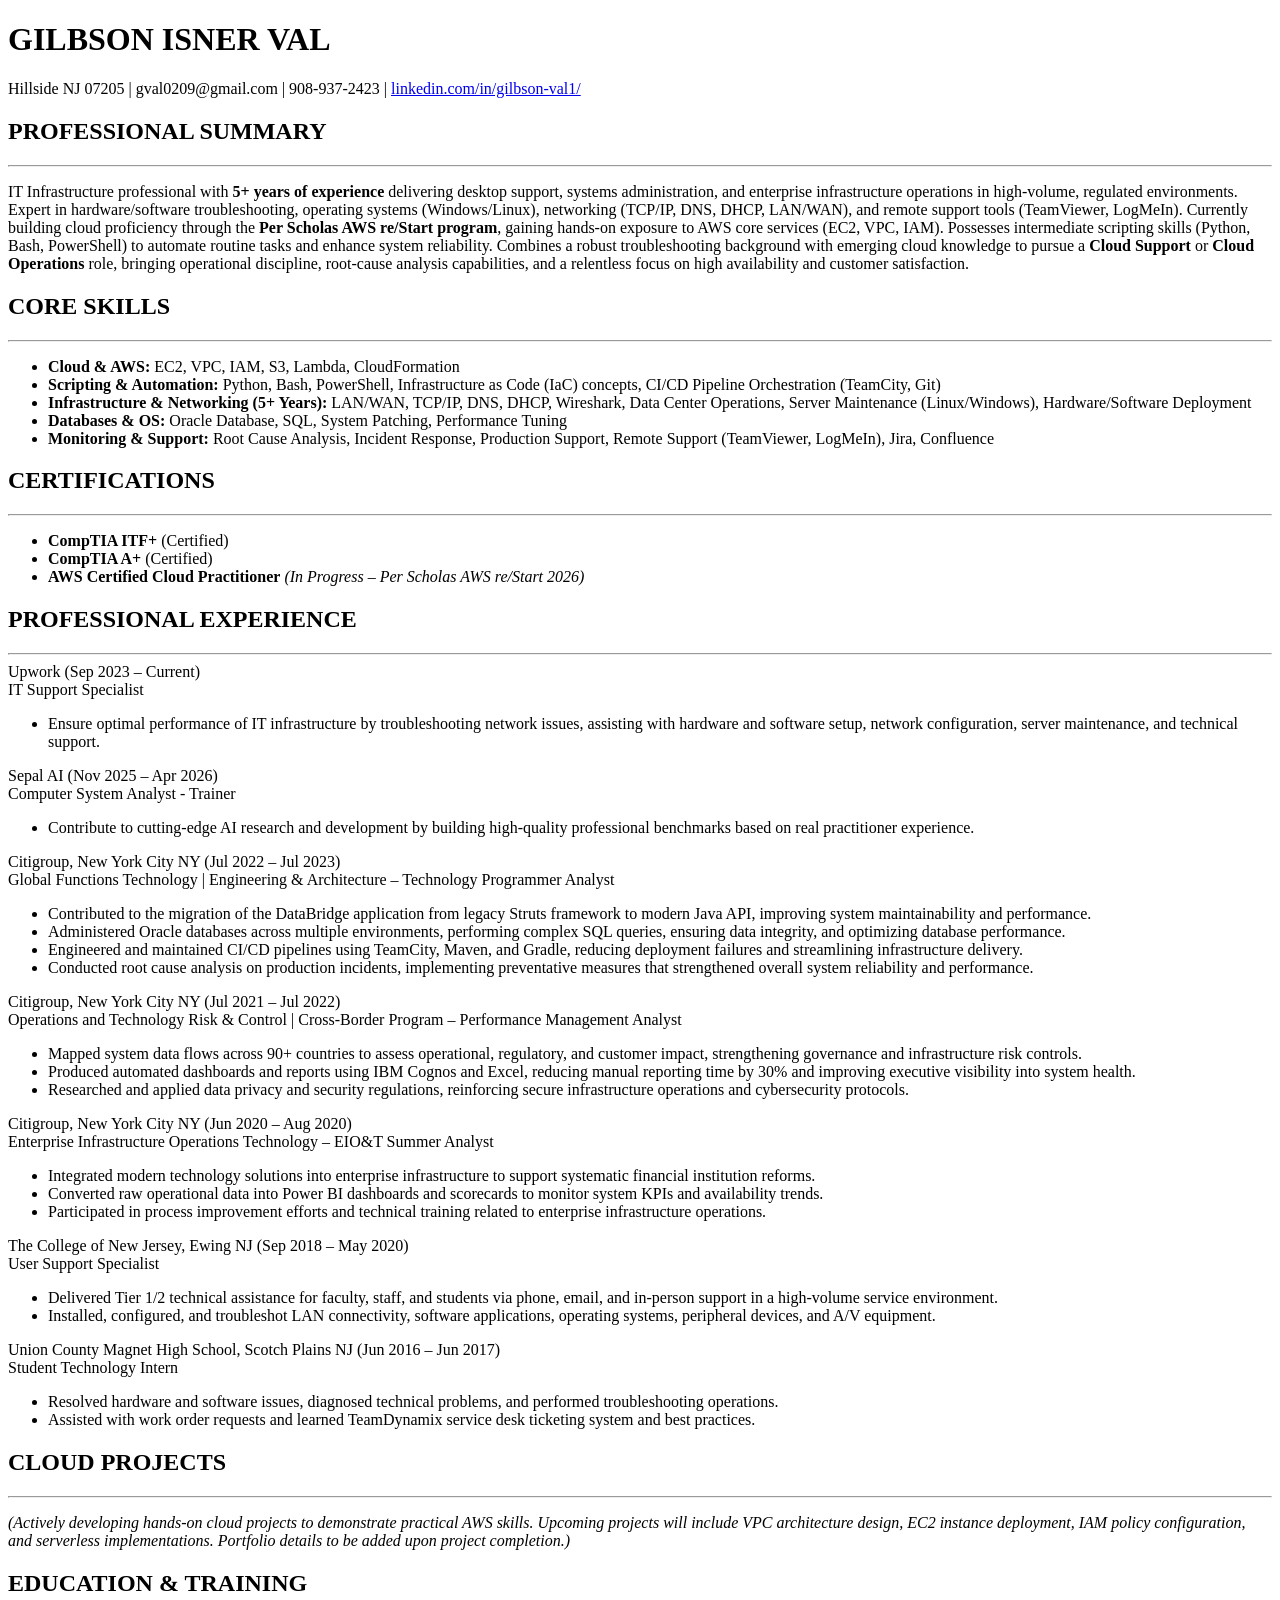
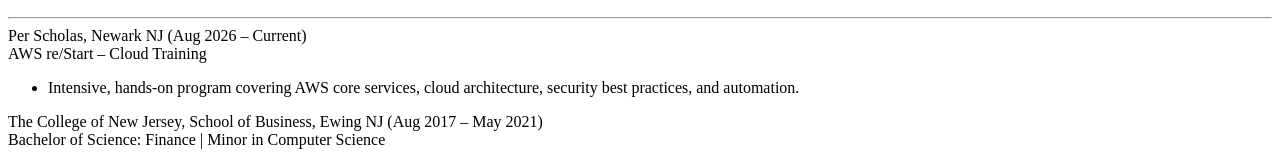
==== index.html @ d3dc0cd9 "Create index.html Adding draft files for resume" ====
<!DOCTYPE html>
<html lang="en">
<head>
    <meta charset="UTF-8" />
    <meta name="viewport" content="width=device-width, initial-scale=1.0" />
    <title>Gilbson Isner Val - Cloud Resume</title>
    <link rel="stylesheet" href="style.css" />
</head>
<body>
    <div class="resume-container">

        <!-- HEADER -->
        <header>
            <h1>GILBSON ISNER VAL</h1>
            <p class="contact">
                Hillside NJ 07205 | gval0209@gmail.com | 908-937-2423 |
                <a href="https://linkedin.com/in/gilbson-val1/" target="_blank">linkedin.com/in/gilbson-val1/</a>
            </p>
        </header>

        <!-- SUMMARY -->
        <section>
            <h2>PROFESSIONAL SUMMARY</h2>
            <hr />
            <p>
                IT Infrastructure professional with <strong>5+ years of experience</strong> delivering desktop support, 
                systems administration, and enterprise infrastructure operations in high-volume, regulated environments. 
                Expert in hardware/software troubleshooting, operating systems (Windows/Linux), networking 
                (TCP/IP, DNS, DHCP, LAN/WAN), and remote support tools (TeamViewer, LogMeIn). Currently building 
                cloud proficiency through the <strong>Per Scholas AWS re/Start program</strong>, gaining hands-on 
                exposure to AWS core services (EC2, VPC, IAM). Possesses intermediate scripting skills 
                (Python, Bash, PowerShell) to automate routine tasks and enhance system reliability. Combines a 
                robust troubleshooting background with emerging cloud knowledge to pursue a <strong>Cloud Support</strong> 
                or <strong>Cloud Operations</strong> role, bringing operational discipline, root-cause analysis 
                capabilities, and a relentless focus on high availability and customer satisfaction.
            </p>
        </section>

        <!-- SKILLS -->
        <section>
            <h2>CORE SKILLS</h2>
            <hr />
            <ul class="skills-list">
                <li><strong>Cloud & AWS:</strong> EC2, VPC, IAM, S3, Lambda, CloudFormation</li>
                <li><strong>Scripting & Automation:</strong> Python, Bash, PowerShell, Infrastructure as Code (IaC) concepts, CI/CD Pipeline Orchestration (TeamCity, Git)</li>
                <li><strong>Infrastructure & Networking (5+ Years):</strong> LAN/WAN, TCP/IP, DNS, DHCP, Wireshark, Data Center Operations, Server Maintenance (Linux/Windows), Hardware/Software Deployment</li>
                <li><strong>Databases & OS:</strong> Oracle Database, SQL, System Patching, Performance Tuning</li>
                <li><strong>Monitoring & Support:</strong> Root Cause Analysis, Incident Response, Production Support, Remote Support (TeamViewer, LogMeIn), Jira, Confluence</li>
            </ul>
        </section>

        <!-- CERTIFICATIONS -->
        <section>
            <h2>CERTIFICATIONS</h2>
            <hr />
            <ul>
                <li><strong>CompTIA ITF+</strong> (Certified)</li>
                <li><strong>CompTIA A+</strong> (Certified)</li>
                <li><strong>AWS Certified Cloud Practitioner</strong> <em>(In Progress – Per Scholas AWS re/Start 2026)</em></li>
            </ul>
        </section>

        <!-- EXPERIENCE -->
        <section>
            <h2>PROFESSIONAL EXPERIENCE</h2>
            <hr />

            <!-- Upwork -->
            <div class="job">
                <div class="job-header">
                    <span class="company">Upwork</span>
                    <span class="date">(Sep 2023 – Current)</span>
                </div>
                <div class="title">IT Support Specialist</div>
                <ul>
                    <li>Ensure optimal performance of IT infrastructure by troubleshooting network issues, assisting with hardware and software setup, network configuration, server maintenance, and technical support.</li>
                </ul>
            </div>

            <!-- Sepal AI -->
            <div class="job">
                <div class="job-header">
                    <span class="company">Sepal AI</span>
                    <span class="date">(Nov 2025 – Apr 2026)</span>
                </div>
                <div class="title">Computer System Analyst - Trainer</div>
                <ul>
                    <li>Contribute to cutting-edge AI research and development by building high-quality professional benchmarks based on real practitioner experience.</li>
                </ul>
            </div>

            <!-- Citigroup - Programmer Analyst -->
            <div class="job">
                <div class="job-header">
                    <span class="company">Citigroup, New York City NY</span>
                    <span class="date">(Jul 2022 – Jul 2023)</span>
                </div>
                <div class="title">Global Functions Technology | Engineering & Architecture – Technology Programmer Analyst</div>
                <ul>
                    <li>Contributed to the migration of the DataBridge application from legacy Struts framework to modern Java API, improving system maintainability and performance.</li>
                    <li>Administered Oracle databases across multiple environments, performing complex SQL queries, ensuring data integrity, and optimizing database performance.</li>
                    <li>Engineered and maintained CI/CD pipelines using TeamCity, Maven, and Gradle, reducing deployment failures and streamlining infrastructure delivery.</li>
                    <li>Conducted root cause analysis on production incidents, implementing preventative measures that strengthened overall system reliability and performance.</li>
                </ul>
            </div>

            <!-- Citigroup - Risk & Control -->
            <div class="job">
                <div class="job-header">
                    <span class="company">Citigroup, New York City NY</span>
                    <span class="date">(Jul 2021 – Jul 2022)</span>
                </div>
                <div class="title">Operations and Technology Risk & Control | Cross-Border Program – Performance Management Analyst</div>
                <ul>
                    <li>Mapped system data flows across 90+ countries to assess operational, regulatory, and customer impact, strengthening governance and infrastructure risk controls.</li>
                    <li>Produced automated dashboards and reports using IBM Cognos and Excel, reducing manual reporting time by 30% and improving executive visibility into system health.</li>
                    <li>Researched and applied data privacy and security regulations, reinforcing secure infrastructure operations and cybersecurity protocols.</li>
                </ul>
            </div>

            <!-- Citigroup - Summer Analyst -->
            <div class="job">
                <div class="job-header">
                    <span class="company">Citigroup, New York City NY</span>
                    <span class="date">(Jun 2020 – Aug 2020)</span>
                </div>
                <div class="title">Enterprise Infrastructure Operations Technology – EIO&T Summer Analyst</div>
                <ul>
                    <li>Integrated modern technology solutions into enterprise infrastructure to support systematic financial institution reforms.</li>
                    <li>Converted raw operational data into Power BI dashboards and scorecards to monitor system KPIs and availability trends.</li>
                    <li>Participated in process improvement efforts and technical training related to enterprise infrastructure operations.</li>
                </ul>
            </div>

            <!-- TCNJ -->
            <div class="job">
                <div class="job-header">
                    <span class="company">The College of New Jersey, Ewing NJ</span>
                    <span class="date">(Sep 2018 – May 2020)</span>
                </div>
                <div class="title">User Support Specialist</div>
                <ul>
                    <li>Delivered Tier 1/2 technical assistance for faculty, staff, and students via phone, email, and in-person support in a high-volume service environment.</li>
                    <li>Installed, configured, and troubleshot LAN connectivity, software applications, operating systems, peripheral devices, and A/V equipment.</li>
                </ul>
            </div>

            <!-- Union County -->
            <div class="job">
                <div class="job-header">
                    <span class="company">Union County Magnet High School, Scotch Plains NJ</span>
                    <span class="date">(Jun 2016 – Jun 2017)</span>
                </div>
                <div class="title">Student Technology Intern</div>
                <ul>
                    <li>Resolved hardware and software issues, diagnosed technical problems, and performed troubleshooting operations.</li>
                    <li>Assisted with work order requests and learned TeamDynamix service desk ticketing system and best practices.</li>
                </ul>
            </div>
        </section>

        <!-- PROJECTS PLACEHOLDER -->
        <section>
            <h2>CLOUD PROJECTS</h2>
            <hr />
            <p><em>(Actively developing hands-on cloud projects to demonstrate practical AWS skills. Upcoming projects will include VPC architecture design, EC2 instance deployment, IAM policy configuration, and serverless implementations. Portfolio details to be added upon project completion.)</em></p>
        </section>

        <!-- EDUCATION -->
        <section>
            <h2>EDUCATION & TRAINING</h2>
            <hr />
            <div class="edu-item">
                <span class="school">Per Scholas, Newark NJ</span>
                <span class="edu-date">(Aug 2026 – Current)</span>
                <div class="degree">AWS re/Start – Cloud Training</div>
                <ul>
                    <li>Intensive, hands-on program covering AWS core services, cloud architecture, security best practices, and automation.</li>
                </ul>
            </div>
            <div class="edu-item">
                <span class="school">The College of New Jersey, School of Business, Ewing NJ</span>
                <span class="edu-date">(Aug 2017 – May 2021)</span>
                <div class="degree">Bachelor of Science: Finance | Minor in Computer Science</div>
            </div>
        </section>

    </div>
</body>
</html>
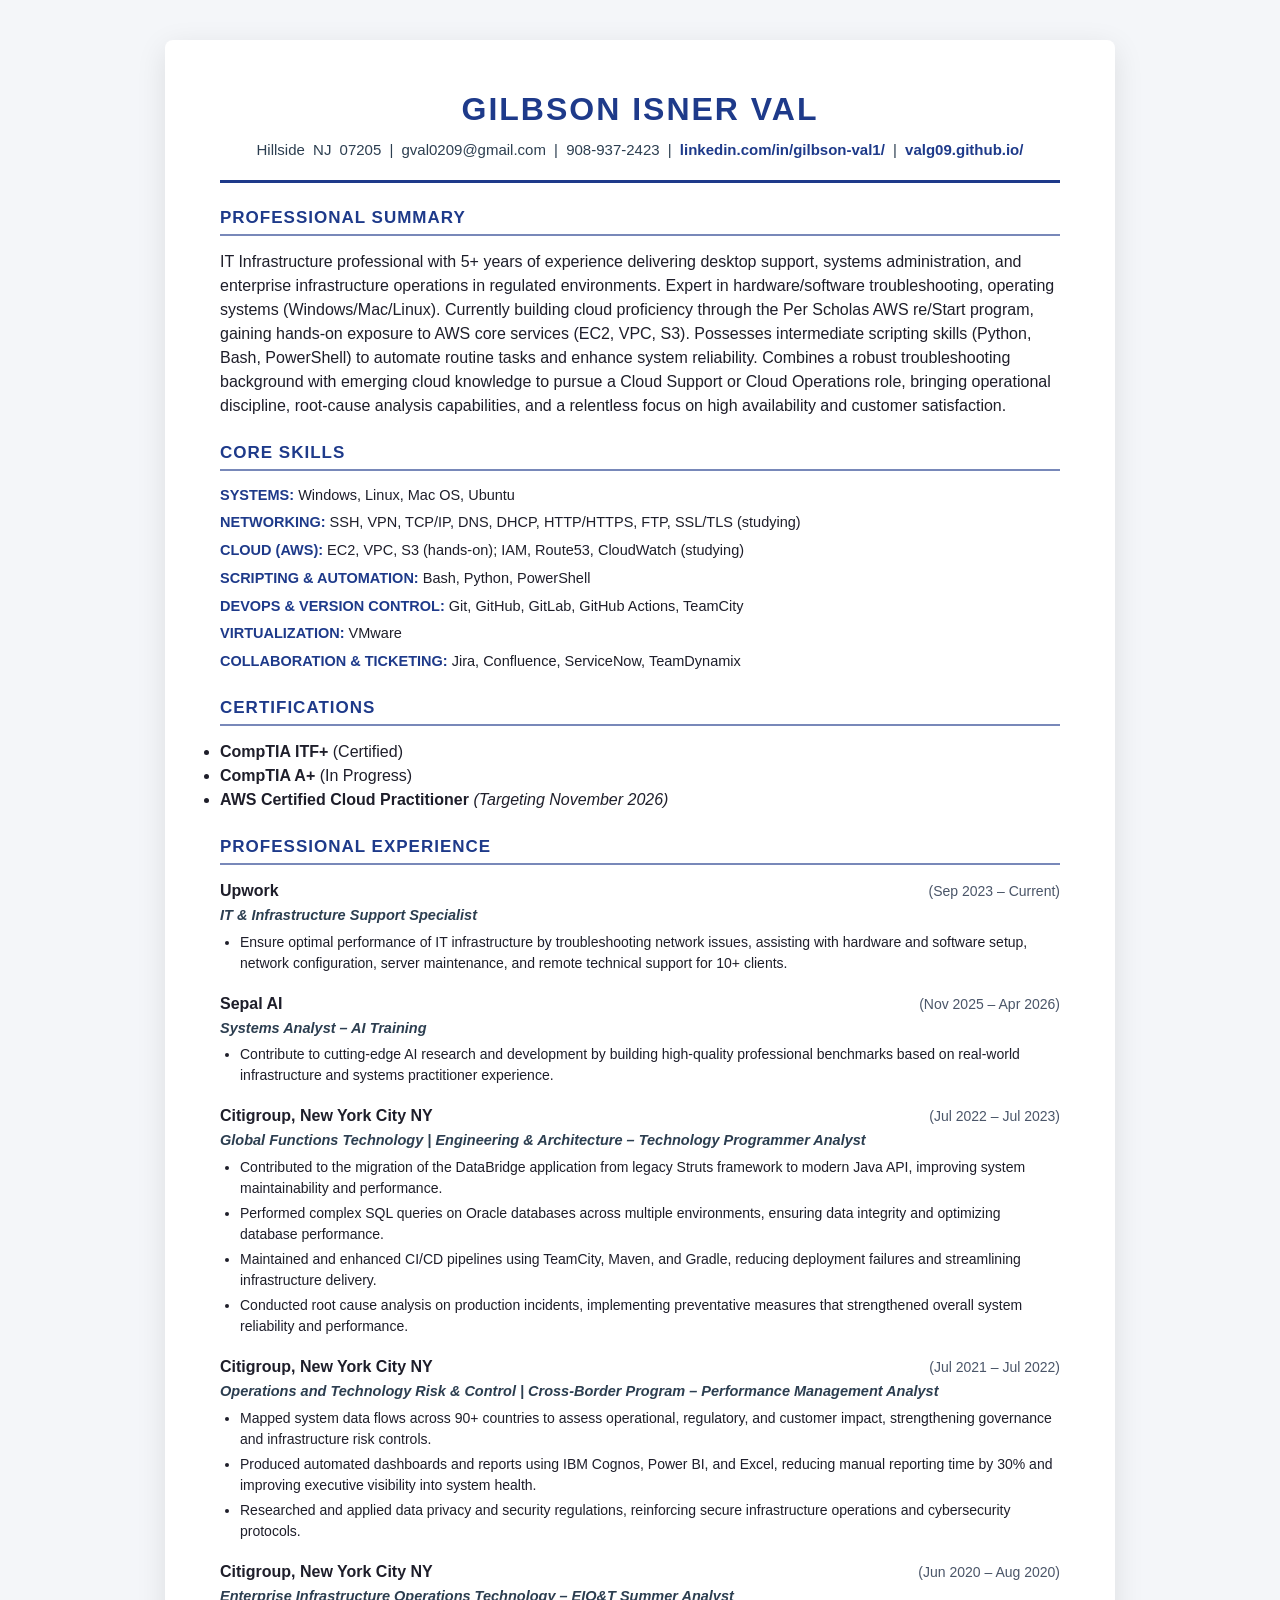
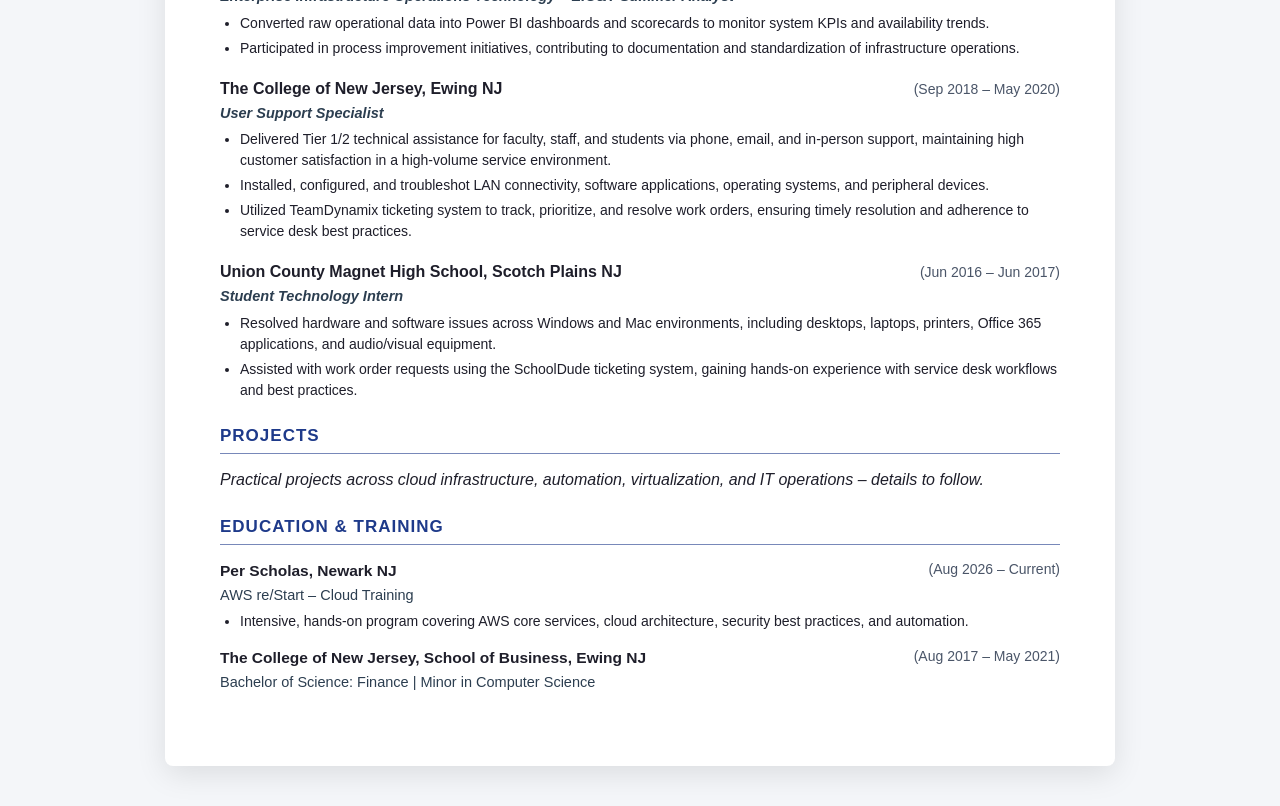
==== commit 69e5b531: "Update index.html Updated resume." ====
--- a/index.html
+++ b/index.html
@@ -14,7 +14,8 @@
             <h1>GILBSON ISNER VAL</h1>
             <p class="contact">
                 Hillside NJ 07205 | gval0209@gmail.com | 908-937-2423 |
-                <a href="https://linkedin.com/in/gilbson-val1/" target="_blank">linkedin.com/in/gilbson-val1/</a>
+                <a href="https://linkedin.com/in/gilbson-val1/" target="_blank">linkedin.com/in/gilbson-val1/</a> |
+                <a href="https://valg09.github.io/" target="_blank">valg09.github.io/</a>
             </p>
         </header>
 
@@ -23,16 +24,7 @@
             <h2>PROFESSIONAL SUMMARY</h2>
             <hr />
             <p>
-                IT Infrastructure professional with <strong>5+ years of experience</strong> delivering desktop support, 
-                systems administration, and enterprise infrastructure operations in high-volume, regulated environments. 
-                Expert in hardware/software troubleshooting, operating systems (Windows/Linux), networking 
-                (TCP/IP, DNS, DHCP, LAN/WAN), and remote support tools (TeamViewer, LogMeIn). Currently building 
-                cloud proficiency through the <strong>Per Scholas AWS re/Start program</strong>, gaining hands-on 
-                exposure to AWS core services (EC2, VPC, IAM). Possesses intermediate scripting skills 
-                (Python, Bash, PowerShell) to automate routine tasks and enhance system reliability. Combines a 
-                robust troubleshooting background with emerging cloud knowledge to pursue a <strong>Cloud Support</strong> 
-                or <strong>Cloud Operations</strong> role, bringing operational discipline, root-cause analysis 
-                capabilities, and a relentless focus on high availability and customer satisfaction.
+                IT Infrastructure professional with 5+ years of experience delivering desktop support, systems administration, and enterprise infrastructure operations in regulated environments. Expert in hardware/software troubleshooting, operating systems (Windows/Mac/Linux). Currently building cloud proficiency through the Per Scholas AWS re/Start program, gaining hands-on exposure to AWS core services (EC2, VPC, S3). Possesses intermediate scripting skills (Python, Bash, PowerShell) to automate routine tasks and enhance system reliability. Combines a robust troubleshooting background with emerging cloud knowledge to pursue a Cloud Support or Cloud Operations role, bringing operational discipline, root-cause analysis capabilities, and a relentless focus on high availability and customer satisfaction.
             </p>
         </section>
 
@@ -41,11 +33,13 @@
             <h2>CORE SKILLS</h2>
             <hr />
             <ul class="skills-list">
-                <li><strong>Cloud & AWS:</strong> EC2, VPC, IAM, S3, Lambda, CloudFormation</li>
-                <li><strong>Scripting & Automation:</strong> Python, Bash, PowerShell, Infrastructure as Code (IaC) concepts, CI/CD Pipeline Orchestration (TeamCity, Git)</li>
-                <li><strong>Infrastructure & Networking (5+ Years):</strong> LAN/WAN, TCP/IP, DNS, DHCP, Wireshark, Data Center Operations, Server Maintenance (Linux/Windows), Hardware/Software Deployment</li>
-                <li><strong>Databases & OS:</strong> Oracle Database, SQL, System Patching, Performance Tuning</li>
-                <li><strong>Monitoring & Support:</strong> Root Cause Analysis, Incident Response, Production Support, Remote Support (TeamViewer, LogMeIn), Jira, Confluence</li>
+                <li><strong>SYSTEMS:</strong> Windows, Linux, Mac OS, Ubuntu</li>
+                <li><strong>NETWORKING:</strong> SSH, VPN, TCP/IP, DNS, DHCP, HTTP/HTTPS, FTP, SSL/TLS (studying)</li>
+                <li><strong>CLOUD (AWS):</strong> EC2, VPC, S3 (hands-on); IAM, Route53, CloudWatch (studying)</li>
+                <li><strong>SCRIPTING &amp; AUTOMATION:</strong> Bash, Python, PowerShell</li>
+                <li><strong>DEVOPS &amp; VERSION CONTROL:</strong> Git, GitHub, GitLab, GitHub Actions, TeamCity</li>
+                <li><strong>VIRTUALIZATION:</strong> VMware</li>
+                <li><strong>COLLABORATION &amp; TICKETING:</strong> Jira, Confluence, ServiceNow, TeamDynamix</li>
             </ul>
         </section>
 
@@ -55,8 +49,8 @@
             <hr />
             <ul>
                 <li><strong>CompTIA ITF+</strong> (Certified)</li>
-                <li><strong>CompTIA A+</strong> (Certified)</li>
-                <li><strong>AWS Certified Cloud Practitioner</strong> <em>(In Progress – Per Scholas AWS re/Start 2026)</em></li>
+                <li><strong>CompTIA A+</strong> (In Progress)</li>
+                <li><strong>AWS Certified Cloud Practitioner</strong> <em>(Targeting November 2026)</em></li>
             </ul>
         </section>
 
@@ -71,9 +65,9 @@
                     <span class="company">Upwork</span>
                     <span class="date">(Sep 2023 – Current)</span>
                 </div>
-                <div class="title">IT Support Specialist</div>
+                <div class="title">IT &amp; Infrastructure Support Specialist</div>
                 <ul>
-                    <li>Ensure optimal performance of IT infrastructure by troubleshooting network issues, assisting with hardware and software setup, network configuration, server maintenance, and technical support.</li>
+                    <li>Ensure optimal performance of IT infrastructure by troubleshooting network issues, assisting with hardware and software setup, network configuration, server maintenance, and remote technical support for 10+ clients.</li>
                 </ul>
             </div>
 
@@ -83,9 +77,9 @@
                     <span class="company">Sepal AI</span>
                     <span class="date">(Nov 2025 – Apr 2026)</span>
                 </div>
-                <div class="title">Computer System Analyst - Trainer</div>
+                <div class="title">Systems Analyst – AI Training</div>
                 <ul>
-                    <li>Contribute to cutting-edge AI research and development by building high-quality professional benchmarks based on real practitioner experience.</li>
+                    <li>Contribute to cutting-edge AI research and development by building high-quality professional benchmarks based on real-world infrastructure and systems practitioner experience.</li>
                 </ul>
             </div>
 
@@ -95,11 +89,11 @@
                     <span class="company">Citigroup, New York City NY</span>
                     <span class="date">(Jul 2022 – Jul 2023)</span>
                 </div>
-                <div class="title">Global Functions Technology | Engineering & Architecture – Technology Programmer Analyst</div>
+                <div class="title">Global Functions Technology | Engineering &amp; Architecture – Technology Programmer Analyst</div>
                 <ul>
                     <li>Contributed to the migration of the DataBridge application from legacy Struts framework to modern Java API, improving system maintainability and performance.</li>
-                    <li>Administered Oracle databases across multiple environments, performing complex SQL queries, ensuring data integrity, and optimizing database performance.</li>
-                    <li>Engineered and maintained CI/CD pipelines using TeamCity, Maven, and Gradle, reducing deployment failures and streamlining infrastructure delivery.</li>
+                    <li>Performed complex SQL queries on Oracle databases across multiple environments, ensuring data integrity and optimizing database performance.</li>
+                    <li>Maintained and enhanced CI/CD pipelines using TeamCity, Maven, and Gradle, reducing deployment failures and streamlining infrastructure delivery.</li>
                     <li>Conducted root cause analysis on production incidents, implementing preventative measures that strengthened overall system reliability and performance.</li>
                 </ul>
             </div>
@@ -110,10 +104,10 @@
                     <span class="company">Citigroup, New York City NY</span>
                     <span class="date">(Jul 2021 – Jul 2022)</span>
                 </div>
-                <div class="title">Operations and Technology Risk & Control | Cross-Border Program – Performance Management Analyst</div>
+                <div class="title">Operations and Technology Risk &amp; Control | Cross-Border Program – Performance Management Analyst</div>
                 <ul>
                     <li>Mapped system data flows across 90+ countries to assess operational, regulatory, and customer impact, strengthening governance and infrastructure risk controls.</li>
-                    <li>Produced automated dashboards and reports using IBM Cognos and Excel, reducing manual reporting time by 30% and improving executive visibility into system health.</li>
+                    <li>Produced automated dashboards and reports using IBM Cognos, Power BI, and Excel, reducing manual reporting time by 30% and improving executive visibility into system health.</li>
                     <li>Researched and applied data privacy and security regulations, reinforcing secure infrastructure operations and cybersecurity protocols.</li>
                 </ul>
             </div>
@@ -124,11 +118,10 @@
                     <span class="company">Citigroup, New York City NY</span>
                     <span class="date">(Jun 2020 – Aug 2020)</span>
                 </div>
-                <div class="title">Enterprise Infrastructure Operations Technology – EIO&T Summer Analyst</div>
+                <div class="title">Enterprise Infrastructure Operations Technology – EIO&amp;T Summer Analyst</div>
                 <ul>
-                    <li>Integrated modern technology solutions into enterprise infrastructure to support systematic financial institution reforms.</li>
                     <li>Converted raw operational data into Power BI dashboards and scorecards to monitor system KPIs and availability trends.</li>
-                    <li>Participated in process improvement efforts and technical training related to enterprise infrastructure operations.</li>
+                    <li>Participated in process improvement initiatives, contributing to documentation and standardization of infrastructure operations.</li>
                 </ul>
             </div>
 
@@ -140,8 +133,9 @@
                 </div>
                 <div class="title">User Support Specialist</div>
                 <ul>
-                    <li>Delivered Tier 1/2 technical assistance for faculty, staff, and students via phone, email, and in-person support in a high-volume service environment.</li>
-                    <li>Installed, configured, and troubleshot LAN connectivity, software applications, operating systems, peripheral devices, and A/V equipment.</li>
+                    <li>Delivered Tier 1/2 technical assistance for faculty, staff, and students via phone, email, and in-person support, maintaining high customer satisfaction in a high-volume service environment.</li>
+                    <li>Installed, configured, and troubleshot LAN connectivity, software applications, operating systems, and peripheral devices.</li>
+                    <li>Utilized TeamDynamix ticketing system to track, prioritize, and resolve work orders, ensuring timely resolution and adherence to service desk best practices.</li>
                 </ul>
             </div>
 
@@ -153,22 +147,22 @@
                 </div>
                 <div class="title">Student Technology Intern</div>
                 <ul>
-                    <li>Resolved hardware and software issues, diagnosed technical problems, and performed troubleshooting operations.</li>
-                    <li>Assisted with work order requests and learned TeamDynamix service desk ticketing system and best practices.</li>
+                    <li>Resolved hardware and software issues across Windows and Mac environments, including desktops, laptops, printers, Office 365 applications, and audio/visual equipment.</li>
+                    <li>Assisted with work order requests using the SchoolDude ticketing system, gaining hands-on experience with service desk workflows and best practices.</li>
                 </ul>
             </div>
         </section>
 
-        <!-- PROJECTS PLACEHOLDER -->
+        <!-- PROJECTS -->
         <section>
-            <h2>CLOUD PROJECTS</h2>
+            <h2>PROJECTS</h2>
             <hr />
-            <p><em>(Actively developing hands-on cloud projects to demonstrate practical AWS skills. Upcoming projects will include VPC architecture design, EC2 instance deployment, IAM policy configuration, and serverless implementations. Portfolio details to be added upon project completion.)</em></p>
+            <p><em>Practical projects across cloud infrastructure, automation, virtualization, and IT operations – details to follow.</em></p>
         </section>
 
         <!-- EDUCATION -->
         <section>
-            <h2>EDUCATION & TRAINING</h2>
+            <h2>EDUCATION &amp; TRAINING</h2>
             <hr />
             <div class="edu-item">
                 <span class="school">Per Scholas, Newark NJ</span>
--- a/style.css
+++ b/style.css
@@ -0,0 +1,215 @@
+/* style.css - Navy Blue Professional Theme */
+
+* {
+    margin: 0;
+    padding: 0;
+    box-sizing: border-box;
+}
+
+body {
+    font-family: 'Segoe UI', 'Arial', sans-serif;
+    background-color: #f4f6f9;
+    display: flex;
+    justify-content: center;
+    padding: 40px 20px;
+    color: #1e1e2a;
+    line-height: 1.5;
+}
+
+.resume-container {
+    max-width: 950px;
+    width: 100%;
+    background: #ffffff;
+    padding: 45px 55px 50px 55px;
+    box-shadow: 0 8px 30px rgba(0, 0, 0, 0.10);
+    border-radius: 8px;
+}
+
+/* ----- HEADER / NAME ----- */
+header {
+    text-align: center;
+    border-bottom: 3px solid #1E3A8A;
+    padding-bottom: 18px;
+    margin-bottom: 22px;
+}
+
+header h1 {
+    font-size: 32px;
+    font-weight: 700;
+    letter-spacing: 2px;
+    color: #1E3A8A;
+    margin-bottom: 6px;
+}
+
+.contact {
+    font-size: 15px;
+    color: #2c3e50;
+    word-spacing: 4px;
+}
+
+.contact a {
+    color: #1E3A8A;
+    text-decoration: none;
+    font-weight: 600;
+}
+
+.contact a:hover {
+    text-decoration: underline;
+}
+
+/* ----- SECTIONS ----- */
+section {
+    margin-bottom: 22px;
+}
+
+h2 {
+    font-size: 17px;
+    font-weight: 700;
+    color: #1E3A8A;
+    letter-spacing: 1px;
+    margin-bottom: 4px;
+    text-transform: uppercase;
+}
+
+hr {
+    border: none;
+    height: 1.5px;
+    background-color: #1E3A8A;
+    margin-bottom: 14px;
+    opacity: 0.6;
+}
+
+/* ----- SKILLS LIST (clean columns) ----- */
+.skills-list {
+    list-style: none;
+    padding: 0;
+}
+
+.skills-list li {
+    margin-bottom: 6px;
+    font-size: 14.5px;
+}
+
+.skills-list strong {
+    color: #1E3A8A;
+    font-weight: 700;
+}
+
+/* ----- JOB ENTRIES ----- */
+.job {
+    margin-bottom: 18px;
+}
+
+.job-header {
+    display: flex;
+    justify-content: space-between;
+    align-items: baseline;
+    flex-wrap: wrap;
+    margin-bottom: 2px;
+}
+
+.company {
+    font-size: 16px;
+    font-weight: 700;
+    color: #1e1e2a;
+}
+
+.date {
+    font-size: 14px;
+    color: #4a5568;
+    font-weight: 500;
+}
+
+.title {
+    font-size: 14.5px;
+    font-weight: 600;
+    color: #2c3e50;
+    font-style: italic;
+    margin-bottom: 5px;
+}
+
+.job ul {
+    padding-left: 20px;
+    list-style: disc;
+    margin-top: 4px;
+}
+
+.job ul li {
+    font-size: 14px;
+    margin-bottom: 4px;
+    color: #1e1e2a;
+}
+
+/* ----- EDUCATION ----- */
+.edu-item {
+    margin-bottom: 14px;
+}
+
+.edu-item .school {
+    font-size: 15.5px;
+    font-weight: 700;
+    color: #1e1e2a;
+}
+
+.edu-item .edu-date {
+    font-size: 14px;
+    color: #4a5568;
+    font-weight: 500;
+    float: right;
+}
+
+.degree {
+    font-size: 14.5px;
+    font-weight: 500;
+    color: #2c3e50;
+    margin-top: 2px;
+}
+
+.edu-item ul {
+    padding-left: 20px;
+    list-style: disc;
+    margin-top: 4px;
+}
+
+.edu-item ul li {
+    font-size: 14px;
+    margin-bottom: 3px;
+}
+
+/* ----- RESPONSIVE TWEAKS ----- */
+@media (max-width: 700px) {
+    .resume-container {
+        padding: 25px 20px;
+    }
+
+    header h1 {
+        font-size: 26px;
+    }
+
+    .job-header {
+        flex-direction: column;
+        align-items: flex-start;
+    }
+
+    .edu-item .edu-date {
+        float: none;
+        display: inline-block;
+        margin-left: 8px;
+    }
+}
+
+/* Print optimization */
+@media print {
+    body {
+        background: white;
+        padding: 0.2in;
+    }
+    .resume-container {
+        box-shadow: none;
+        padding: 0;
+        border-radius: 0;
+    }
+    .job-header {
+        break-inside: avoid;
+    }
+}
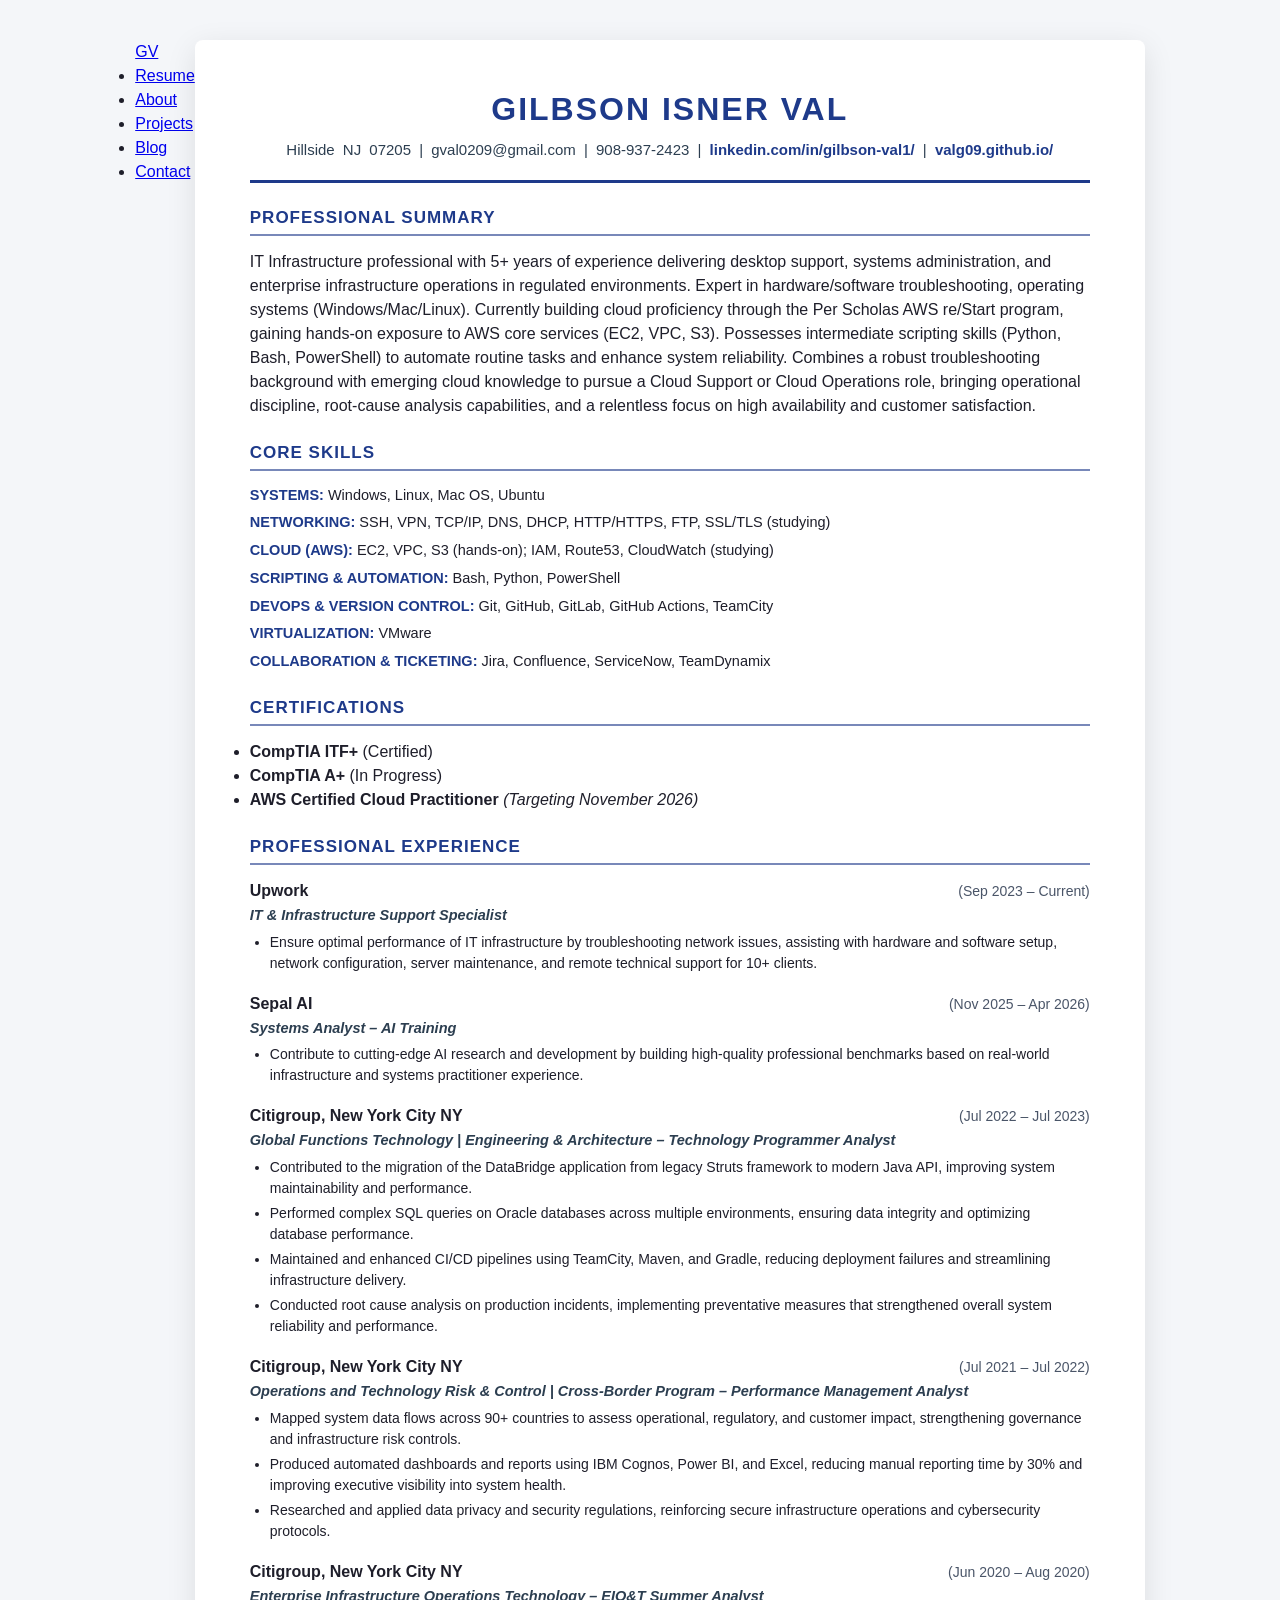
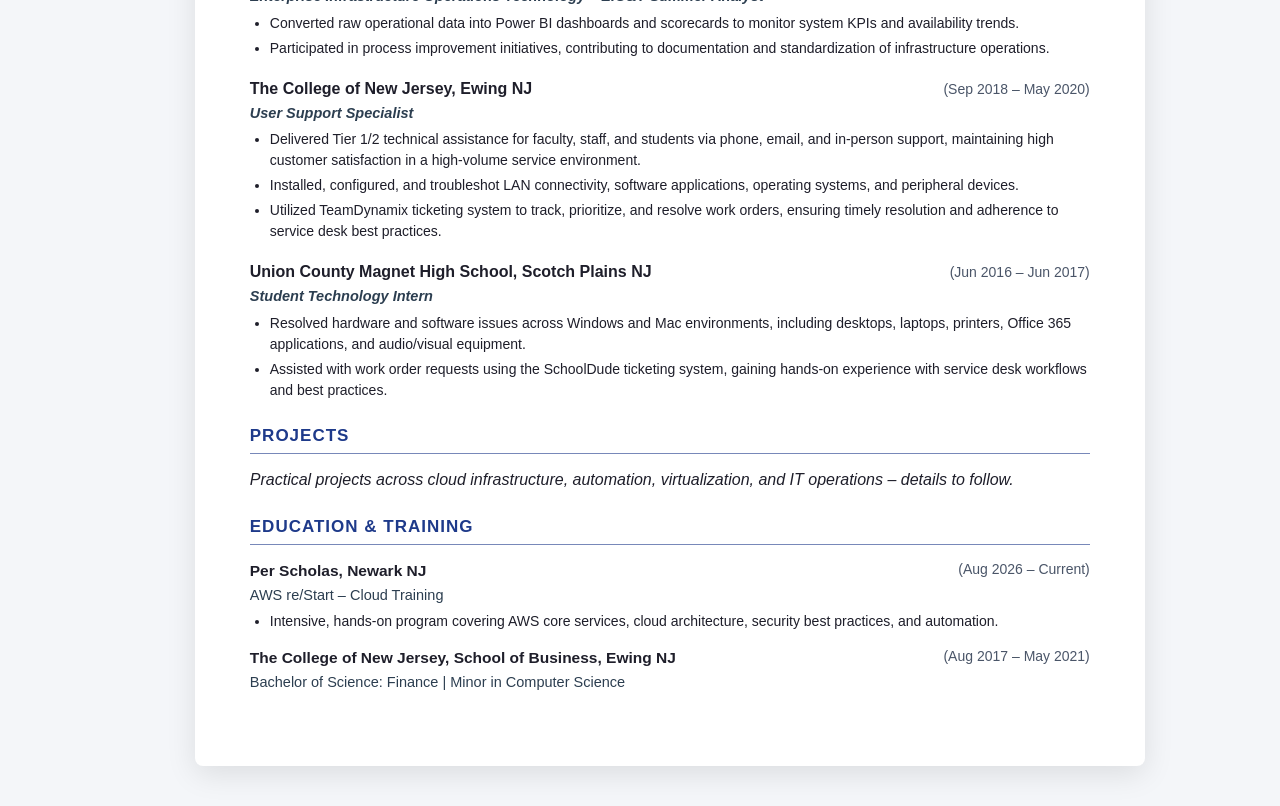
==== commit 0a179edb: "Update index.html to relect UI changes Updated to include website template." ====
--- a/index.html
+++ b/index.html
@@ -3,10 +3,26 @@
 <head>
     <meta charset="UTF-8" />
     <meta name="viewport" content="width=device-width, initial-scale=1.0" />
-    <title>Gilbson Isner Val - Cloud Resume</title>
+    <title>Gilbson Val - Resume</title>
     <link rel="stylesheet" href="style.css" />
 </head>
 <body>
+
+    <!-- ===== NAVIGATION ===== -->
+    <nav>
+        <div class="nav-container">
+            <a href="index.html" class="nav-logo">GV</a>
+            <ul class="nav-links">
+                <li><a href="index.html" class="active">Resume</a></li>
+                <li><a href="about.html">About</a></li>
+                <li><a href="projects.html">Projects</a></li>
+                <li><a href="blog.html">Blog</a></li>
+                <li><a href="contact.html">Contact</a></li>
+            </ul>
+        </div>
+    </nav>
+
+    <!-- ===== RESUME CONTENT ===== -->
     <div class="resume-container">
 
         <!-- HEADER -->
@@ -59,7 +75,6 @@
             <h2>PROFESSIONAL EXPERIENCE</h2>
             <hr />
 
-            <!-- Upwork -->
             <div class="job">
                 <div class="job-header">
                     <span class="company">Upwork</span>
@@ -71,7 +86,6 @@
                 </ul>
             </div>
 
-            <!-- Sepal AI -->
             <div class="job">
                 <div class="job-header">
                     <span class="company">Sepal AI</span>
@@ -83,7 +97,6 @@
                 </ul>
             </div>
 
-            <!-- Citigroup - Programmer Analyst -->
             <div class="job">
                 <div class="job-header">
                     <span class="company">Citigroup, New York City NY</span>
@@ -98,7 +111,6 @@
                 </ul>
             </div>
 
-            <!-- Citigroup - Risk & Control -->
             <div class="job">
                 <div class="job-header">
                     <span class="company">Citigroup, New York City NY</span>
@@ -112,7 +124,6 @@
                 </ul>
             </div>
 
-            <!-- Citigroup - Summer Analyst -->
             <div class="job">
                 <div class="job-header">
                     <span class="company">Citigroup, New York City NY</span>
@@ -125,7 +136,6 @@
                 </ul>
             </div>
 
-            <!-- TCNJ -->
             <div class="job">
                 <div class="job-header">
                     <span class="company">The College of New Jersey, Ewing NJ</span>
@@ -139,7 +149,6 @@
                 </ul>
             </div>
 
-            <!-- Union County -->
             <div class="job">
                 <div class="job-header">
                     <span class="company">Union County Magnet High School, Scotch Plains NJ</span>
@@ -180,5 +189,6 @@
         </section>
 
     </div>
+
 </body>
 </html>
--- a/style.css
+++ b/style.css
@@ -25,7 +25,7 @@
     border-radius: 8px;
 }
 
-/* ----- HEADER / NAME ----- */
+/* HEADER */
 header {
     text-align: center;
     border-bottom: 3px solid #1E3A8A;
@@ -57,7 +57,7 @@
     text-decoration: underline;
 }
 
-/* ----- SECTIONS ----- */
+/* SECTIONS */
 section {
     margin-bottom: 22px;
 }
@@ -79,7 +79,7 @@
     opacity: 0.6;
 }
 
-/* ----- SKILLS LIST (clean columns) ----- */
+/* SKILLS */
 .skills-list {
     list-style: none;
     padding: 0;
@@ -95,7 +95,7 @@
     font-weight: 700;
 }
 
-/* ----- JOB ENTRIES ----- */
+/* JOBS */
 .job {
     margin-bottom: 18px;
 }
@@ -140,7 +140,7 @@
     color: #1e1e2a;
 }
 
-/* ----- EDUCATION ----- */
+/* EDUCATION */
 .edu-item {
     margin-bottom: 14px;
 }
@@ -176,7 +176,7 @@
     margin-bottom: 3px;
 }
 
-/* ----- RESPONSIVE TWEAKS ----- */
+/* RESPONSIVE */
 @media (max-width: 700px) {
     .resume-container {
         padding: 25px 20px;
@@ -198,7 +198,7 @@
     }
 }
 
-/* Print optimization */
+/* PRINT */
 @media print {
     body {
         background: white;
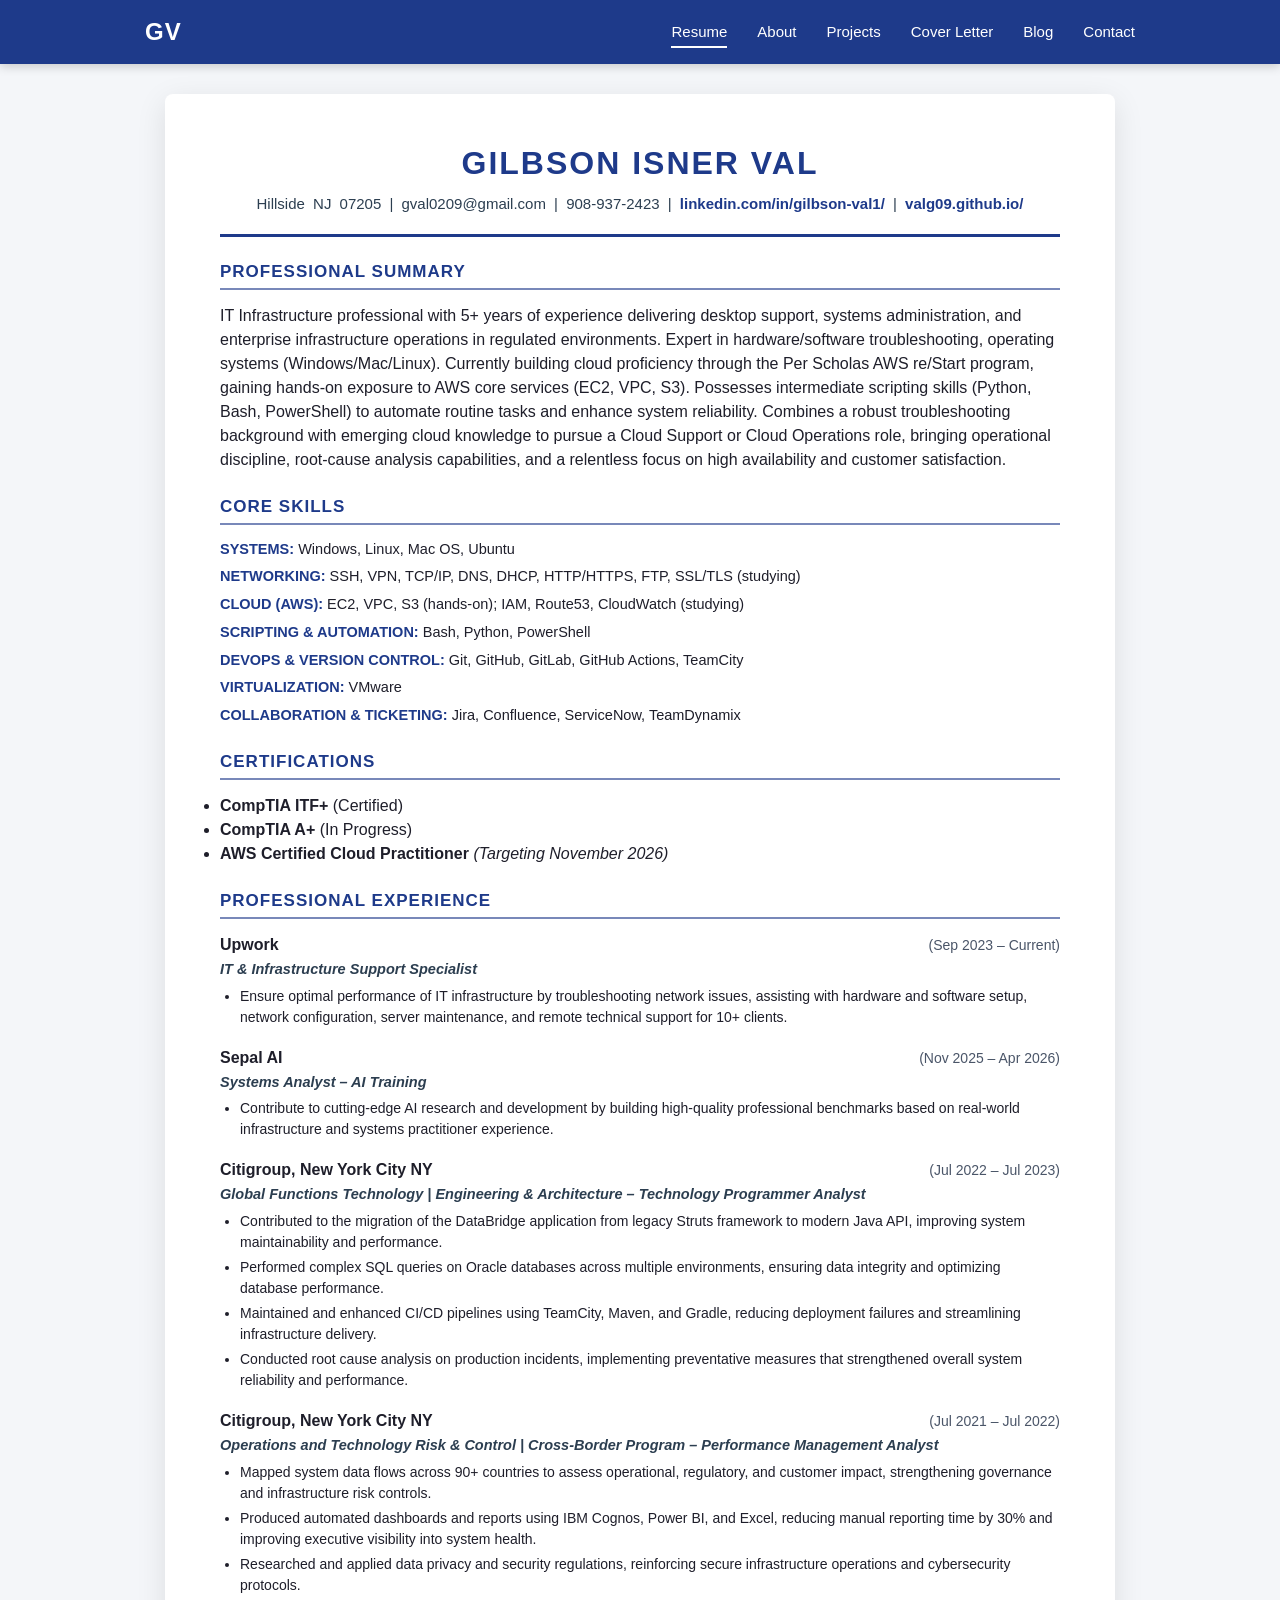
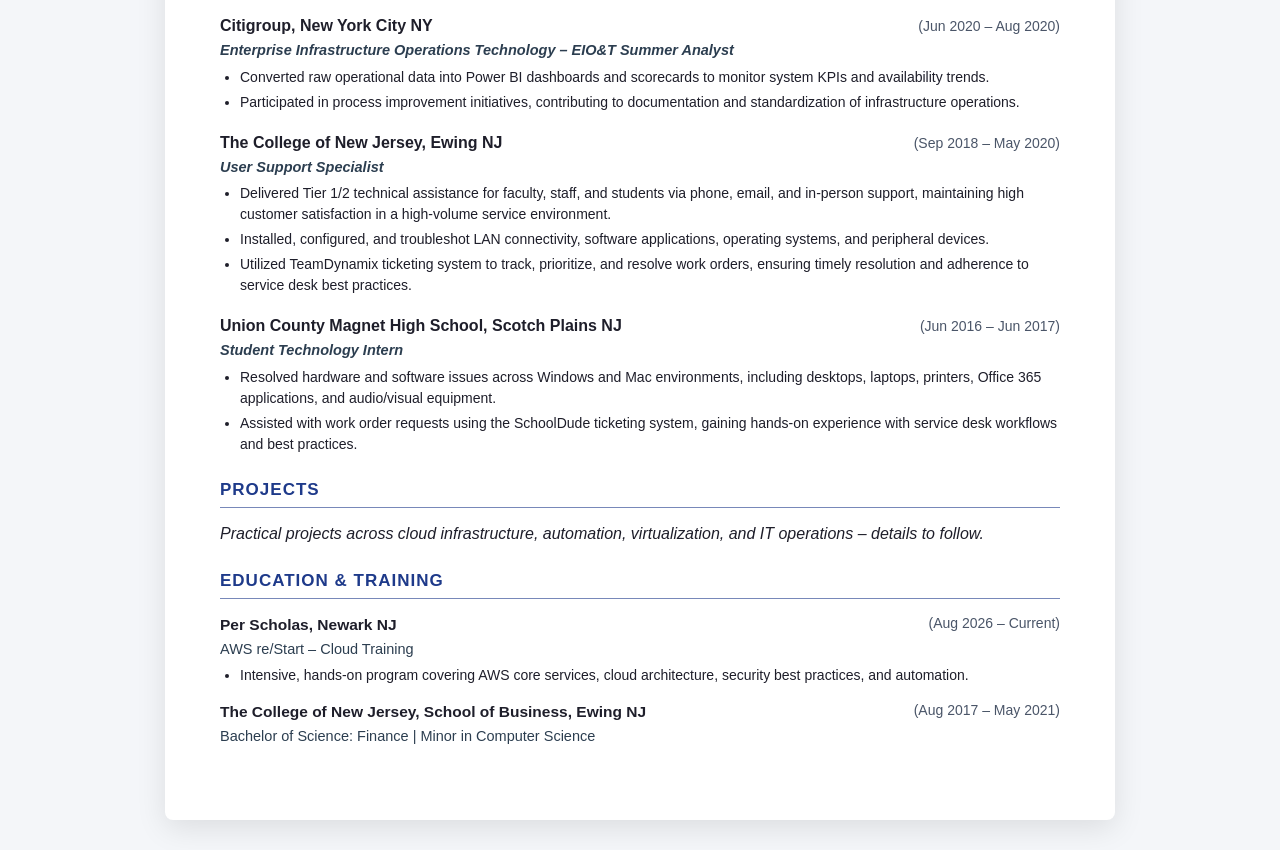
==== commit 872038f8: "Update index.html" ====
--- a/index.html
+++ b/index.html
@@ -16,6 +16,7 @@
                 <li><a href="index.html" class="active">Resume</a></li>
                 <li><a href="about.html">About</a></li>
                 <li><a href="projects.html">Projects</a></li>
+                <li><a href="cover-letter.html">Cover Letter</a></li>
                 <li><a href="blog.html">Blog</a></li>
                 <li><a href="contact.html">Contact</a></li>
             </ul>
--- a/style.css
+++ b/style.css
@@ -1,4 +1,4 @@
-/* style.css - Navy Blue Professional Theme */
+/* style.css - Navy Blue Professional Theme with Navigation */
 
 * {
     margin: 0;
@@ -9,23 +9,125 @@
 body {
     font-family: 'Segoe UI', 'Arial', sans-serif;
     background-color: #f4f6f9;
-    display: flex;
-    justify-content: center;
-    padding: 40px 20px;
+    padding: 0;
     color: #1e1e2a;
     line-height: 1.5;
 }
 
+/* ===== NAVIGATION ===== */
+nav {
+    background-color: #1E3A8A;
+    padding: 14px 0;
+    position: sticky;
+    top: 0;
+    z-index: 1000;
+    box-shadow: 0 2px 10px rgba(0, 0, 0, 0.2);
+}
+
+.nav-container {
+    max-width: 1050px;
+    margin: 0 auto;
+    padding: 0 30px;
+    display: flex;
+    justify-content: space-between;
+    align-items: center;
+}
+
+.nav-logo {
+    color: #ffffff;
+    font-size: 24px;
+    font-weight: 700;
+    text-decoration: none;
+    letter-spacing: 1px;
+}
+
+.nav-logo:hover {
+    opacity: 0.8;
+}
+
+.nav-links {
+    list-style: none;
+    display: flex;
+    gap: 30px;
+    margin: 0;
+    padding: 0;
+}
+
+.nav-links li {
+    display: inline;
+}
+
+.nav-links a {
+    color: #ffffff;
+    text-decoration: none;
+    font-size: 15px;
+    font-weight: 500;
+    padding: 6px 0;
+    border-bottom: 2px solid transparent;
+    transition: border-color 0.3s ease;
+}
+
+.nav-links a:hover {
+    border-bottom-color: #ffffff;
+}
+
+.nav-links a.active {
+    border-bottom-color: #ffffff;
+}
+
+/* ===== RESUME CONTAINER ===== */
 .resume-container {
     max-width: 950px;
     width: 100%;
     background: #ffffff;
+    margin: 30px auto;
     padding: 45px 55px 50px 55px;
     box-shadow: 0 8px 30px rgba(0, 0, 0, 0.10);
     border-radius: 8px;
 }
 
-/* HEADER */
+/* ===== PAGE CONTENT (for About, Projects, Blog, Contact) ===== */
+.page-container {
+    max-width: 950px;
+    width: 100%;
+    background: #ffffff;
+    margin: 30px auto;
+    padding: 50px 55px;
+    box-shadow: 0 8px 30px rgba(0, 0, 0, 0.10);
+    border-radius: 8px;
+    min-height: 60vh;
+}
+
+.page-container h1 {
+    font-size: 32px;
+    color: #1E3A8A;
+    font-weight: 700;
+    margin-bottom: 10px;
+}
+
+.page-container hr {
+    border: none;
+    height: 2px;
+    background-color: #1E3A8A;
+    margin-bottom: 25px;
+    opacity: 0.4;
+}
+
+.page-container p {
+    font-size: 16px;
+    color: #2c3e50;
+    margin-bottom: 16px;
+}
+
+.page-container .coming-soon {
+    font-size: 20px;
+    font-weight: 600;
+    color: #1E3A8A;
+    text-align: center;
+    padding: 60px 0;
+}
+
+/* ===== HEADER ===== */
 header {
     text-align: center;
     border-bottom: 3px solid #1E3A8A;
@@ -57,7 +159,7 @@
     text-decoration: underline;
 }
 
-/* SECTIONS */
+/* ===== SECTIONS ===== */
 section {
     margin-bottom: 22px;
 }
@@ -79,7 +181,7 @@
     opacity: 0.6;
 }
 
-/* SKILLS */
+/* ===== SKILLS ===== */
 .skills-list {
     list-style: none;
     padding: 0;
@@ -95,7 +197,7 @@
     font-weight: 700;
 }
 
-/* JOBS */
+/* ===== JOBS ===== */
 .job {
     margin-bottom: 18px;
 }
@@ -140,7 +242,7 @@
     color: #1e1e2a;
 }
 
-/* EDUCATION */
+/* ===== EDUCATION ===== */
 .edu-item {
     margin-bottom: 14px;
 }
@@ -176,10 +278,12 @@
     margin-bottom: 3px;
 }
 
-/* RESPONSIVE */
+/* ===== RESPONSIVE ===== */
 @media (max-width: 700px) {
-    .resume-container {
+    .resume-container,
+    .page-container {
         padding: 25px 20px;
+        margin: 15px 10px;
     }
 
     header h1 {
@@ -196,9 +300,24 @@
         display: inline-block;
         margin-left: 8px;
     }
-}
-
-/* PRINT */
+
+    .nav-container {
+        flex-direction: column;
+        gap: 10px;
+    }
+
+    .nav-links {
+        gap: 15px;
+        flex-wrap: wrap;
+        justify-content: center;
+    }
+
+    .nav-links a {
+        font-size: 13px;
+    }
+}
+
+/* ===== PRINT ===== */
 @media print {
     body {
         background: white;
@@ -208,8 +327,12 @@
         box-shadow: none;
         padding: 0;
         border-radius: 0;
+        margin: 0;
     }
     .job-header {
         break-inside: avoid;
     }
-}
+    nav {
+        display: none;
+    }
+}
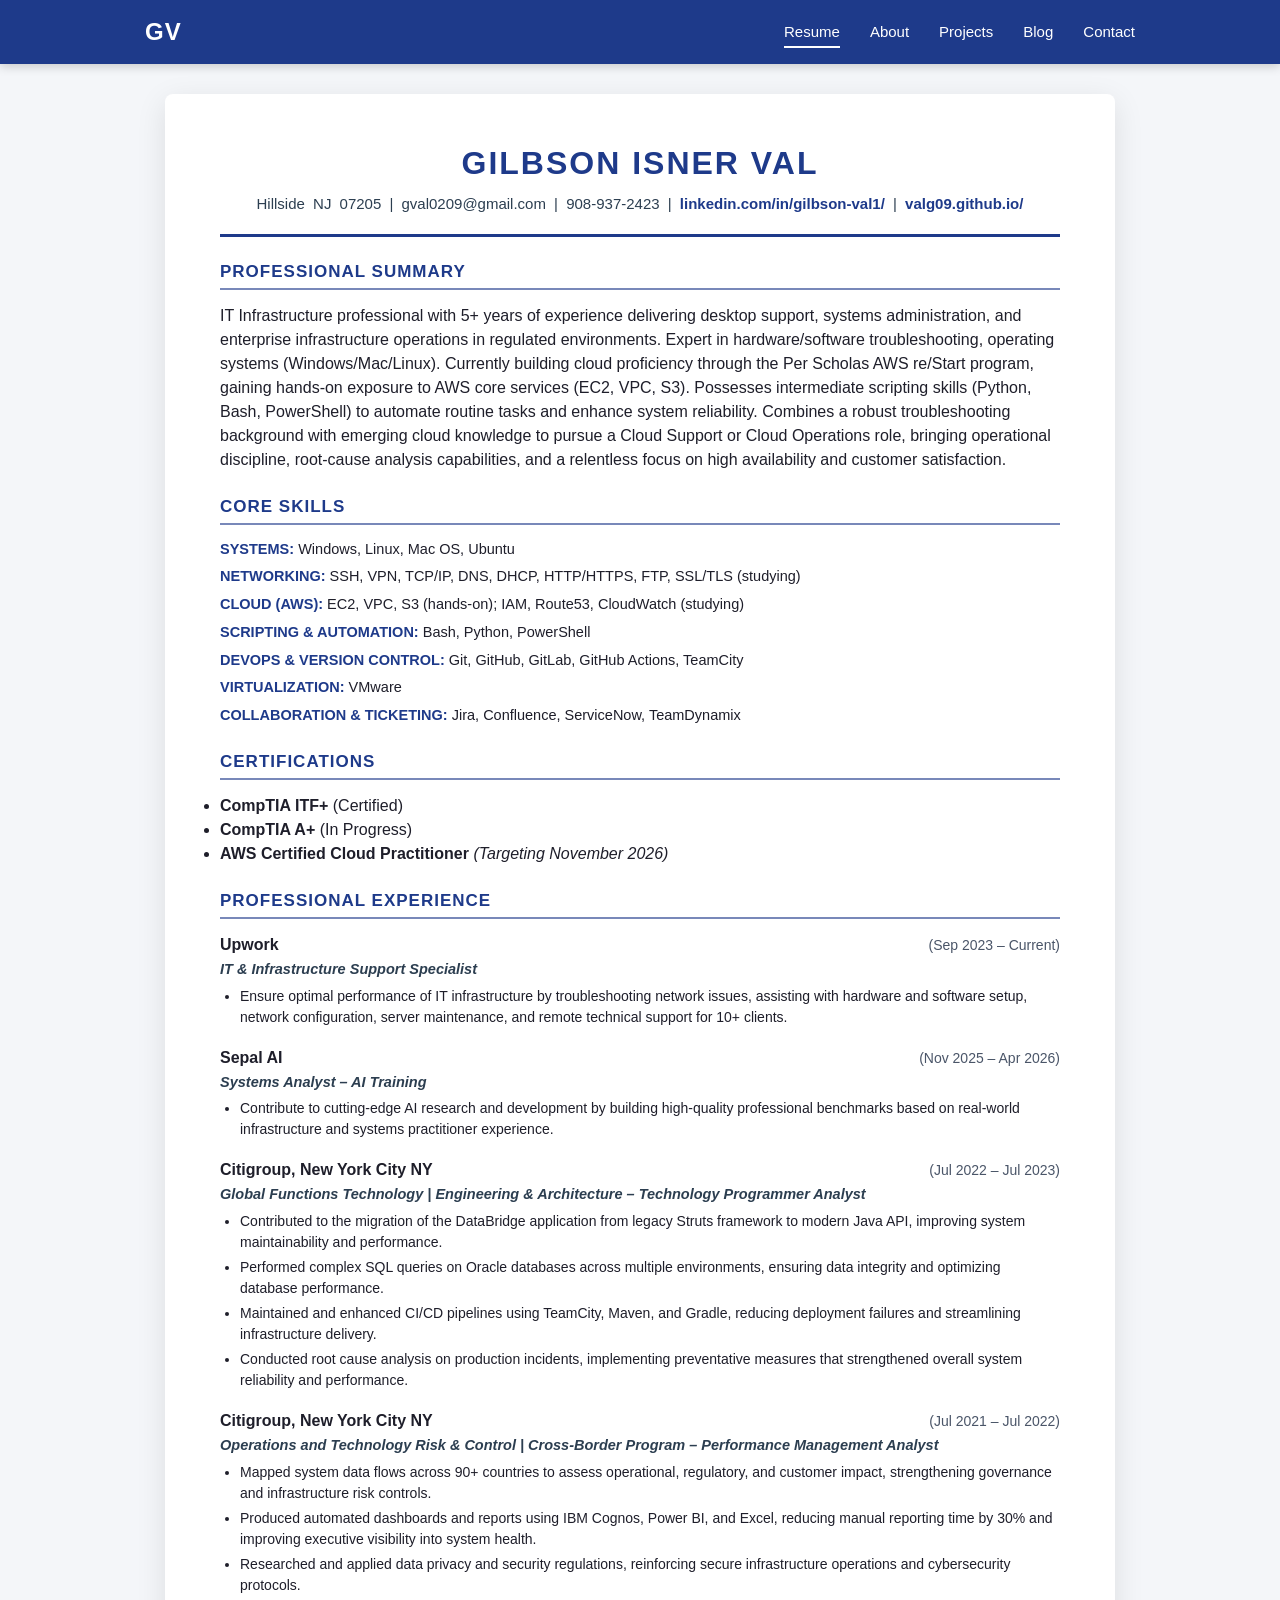
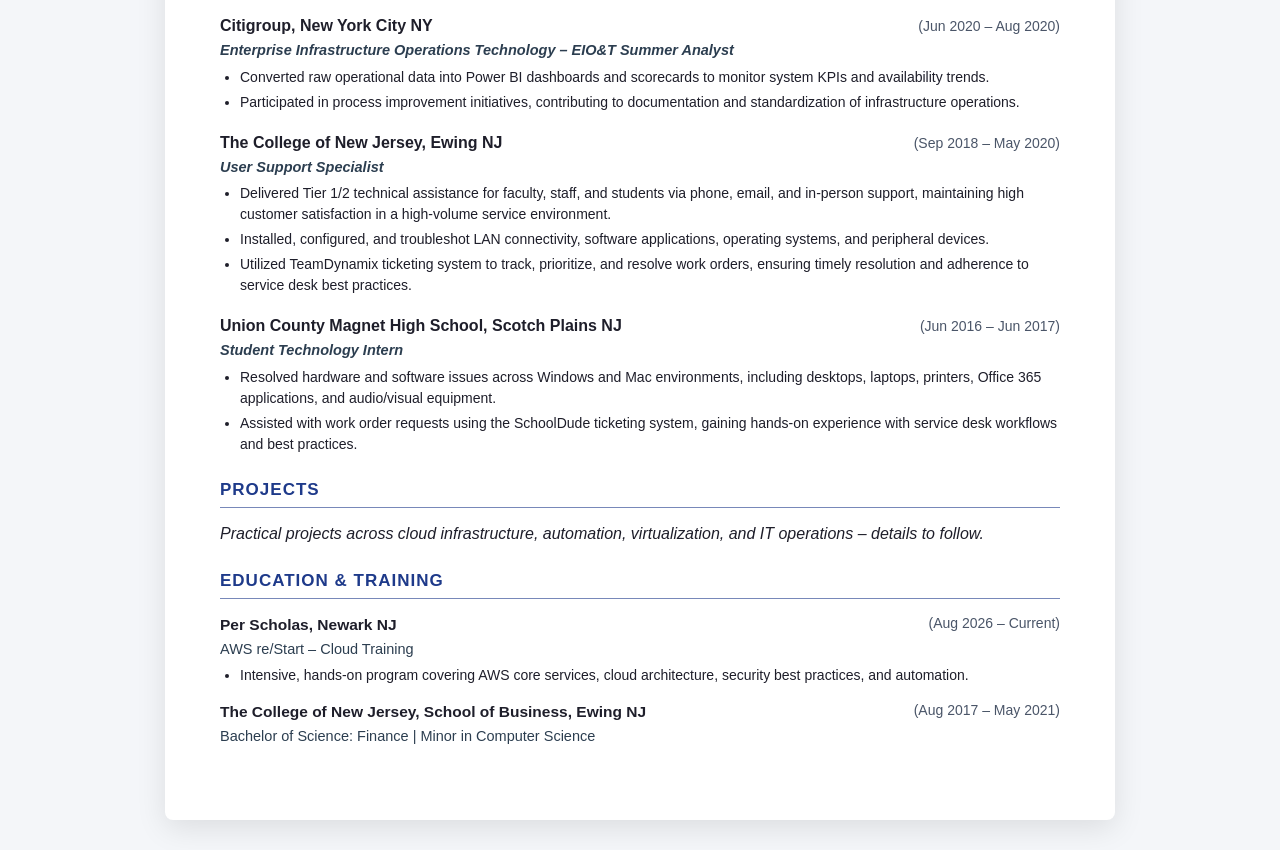
==== commit f446242d: "Update index.html" ====
--- a/index.html
+++ b/index.html
@@ -16,7 +16,6 @@
                 <li><a href="index.html" class="active">Resume</a></li>
                 <li><a href="about.html">About</a></li>
                 <li><a href="projects.html">Projects</a></li>
-                <li><a href="cover-letter.html">Cover Letter</a></li>
                 <li><a href="blog.html">Blog</a></li>
                 <li><a href="contact.html">Contact</a></li>
             </ul>
@@ -32,7 +31,7 @@
             <p class="contact">
                 Hillside NJ 07205 | gval0209@gmail.com | 908-937-2423 |
                 <a href="https://linkedin.com/in/gilbson-val1/" target="_blank">linkedin.com/in/gilbson-val1/</a> |
-                <a href="https://valg09.github.io/" target="_blank">valg09.github.io/</a>
+                <a href="https://github.com/valg09" target="_blank">valg09.github.io/</a>
             </p>
         </header>
 
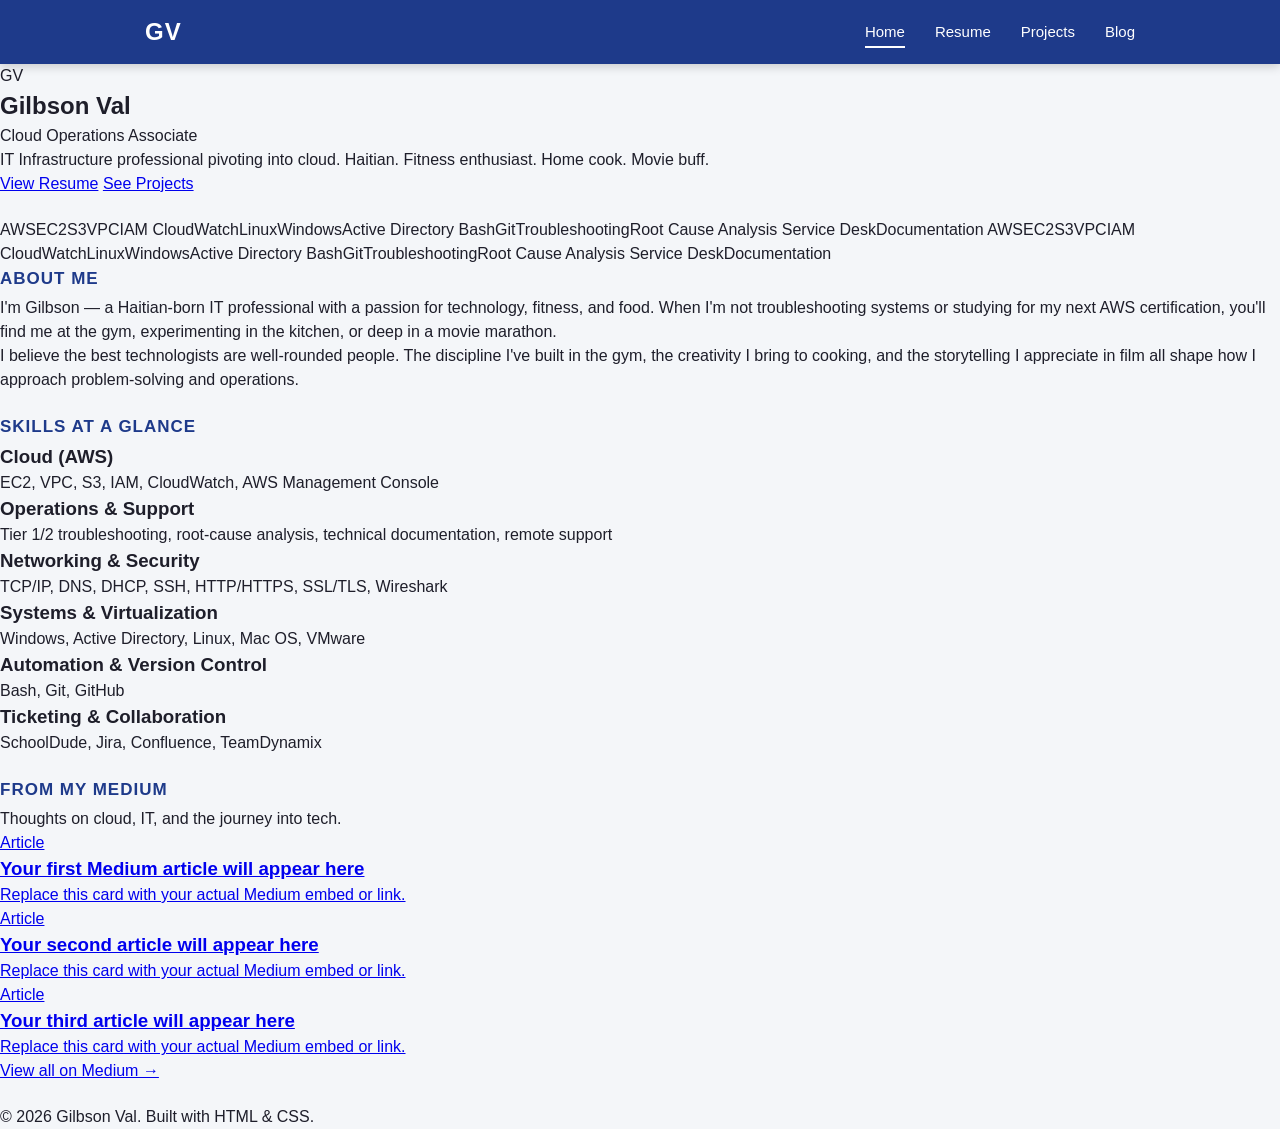
==== commit ae9d0173: "Update index.html Updated home page and navigation" ====
--- a/index.html
+++ b/index.html
@@ -3,192 +3,161 @@
 <head>
     <meta charset="UTF-8" />
     <meta name="viewport" content="width=device-width, initial-scale=1.0" />
-    <title>Gilbson Val - Resume</title>
+    <title>Gilbson Val — Cloud Operations Associate</title>
     <link rel="stylesheet" href="style.css" />
 </head>
 <body>
+
+    <div class="scroll-progress"></div>
 
     <!-- ===== NAVIGATION ===== -->
     <nav>
         <div class="nav-container">
             <a href="index.html" class="nav-logo">GV</a>
             <ul class="nav-links">
-                <li><a href="index.html" class="active">Resume</a></li>
-                <li><a href="about.html">About</a></li>
+                <li><a href="index.html" class="active">Home</a></li>
+                <li><a href="resume.html">Resume</a></li>
                 <li><a href="projects.html">Projects</a></li>
                 <li><a href="blog.html">Blog</a></li>
-                <li><a href="contact.html">Contact</a></li>
             </ul>
         </div>
     </nav>
 
-    <!-- ===== RESUME CONTENT ===== -->
-    <div class="resume-container">
+    <!-- ===== HERO ===== -->
+    <section class="hero">
+        <div class="hero-content">
+            <div class="hero-photo">
+                <span>GV</span>
+            </div>
+            <h1>Gilbson Val</h1>
+            <p class="hero-title">Cloud Operations Associate</p>
+            <p class="hero-tagline">
+                IT Infrastructure professional pivoting into cloud.
+                Haitian. Fitness enthusiast. Home cook. Movie buff.
+            </p>
+            <div class="hero-buttons">
+                <a href="resume.html" class="btn btn-primary">View Resume</a>
+                <a href="projects.html" class="btn btn-secondary">See Projects</a>
+            </div>
+        </div>
+    </section>
 
-        <!-- HEADER -->
-        <header>
-            <h1>GILBSON ISNER VAL</h1>
-            <p class="contact">
-                Hillside NJ 07205 | gval0209@gmail.com | 908-937-2423 |
-                <a href="https://linkedin.com/in/gilbson-val1/" target="_blank">linkedin.com/in/gilbson-val1/</a> |
-                <a href="https://github.com/valg09" target="_blank">valg09.github.io/</a>
+    <!-- ===== SKILLS MARQUEE ===== -->
+    <div class="marquee">
+        <div class="marquee-content">
+            <span>AWS</span><span>EC2</span><span>S3</span><span>VPC</span><span>IAM</span>
+            <span>CloudWatch</span><span>Linux</span><span>Windows</span><span>Active Directory</span>
+            <span>Bash</span><span>Git</span><span>Troubleshooting</span><span>Root Cause Analysis</span>
+            <span>Service Desk</span><span>Documentation</span>
+            <span>AWS</span><span>EC2</span><span>S3</span><span>VPC</span><span>IAM</span>
+            <span>CloudWatch</span><span>Linux</span><span>Windows</span><span>Active Directory</span>
+            <span>Bash</span><span>Git</span><span>Troubleshooting</span><span>Root Cause Analysis</span>
+            <span>Service Desk</span><span>Documentation</span>
+        </div>
+    </div>
+
+    <!-- ===== ABOUT ===== -->
+    <section class="content-section fade-in">
+        <div class="section-card">
+            <h2>About Me</h2>
+            <p>
+                I'm Gilbson — a Haitian-born IT professional with a passion for technology, fitness, and food.
+                When I'm not troubleshooting systems or studying for my next AWS certification, you'll find me
+                at the gym, experimenting in the kitchen, or deep in a movie marathon.
             </p>
-        </header>
+            <p>
+                I believe the best technologists are well-rounded people. The discipline I've built in the gym,
+                the creativity I bring to cooking, and the storytelling I appreciate in film all shape how I
+                approach problem-solving and operations.
+            </p>
+        </div>
+    </section>
 
-        <!-- SUMMARY -->
-        <section>
-            <h2>PROFESSIONAL SUMMARY</h2>
-            <hr />
-            <p>
-                IT Infrastructure professional with 5+ years of experience delivering desktop support, systems administration, and enterprise infrastructure operations in regulated environments. Expert in hardware/software troubleshooting, operating systems (Windows/Mac/Linux). Currently building cloud proficiency through the Per Scholas AWS re/Start program, gaining hands-on exposure to AWS core services (EC2, VPC, S3). Possesses intermediate scripting skills (Python, Bash, PowerShell) to automate routine tasks and enhance system reliability. Combines a robust troubleshooting background with emerging cloud knowledge to pursue a Cloud Support or Cloud Operations role, bringing operational discipline, root-cause analysis capabilities, and a relentless focus on high availability and customer satisfaction.
+    <!-- ===== SKILLS SNAPSHOT ===== -->
+    <section class="content-section fade-in">
+        <div class="section-card">
+            <h2>Skills at a Glance</h2>
+            <div class="skills-grid">
+                <div class="skill-category">
+                    <h3>Cloud (AWS)</h3>
+                    <p>EC2, VPC, S3, IAM, CloudWatch, AWS Management Console</p>
+                </div>
+                <div class="skill-category">
+                    <h3>Operations &amp; Support</h3>
+                    <p>Tier 1/2 troubleshooting, root-cause analysis, technical documentation, remote support</p>
+                </div>
+                <div class="skill-category">
+                    <h3>Networking &amp; Security</h3>
+                    <p>TCP/IP, DNS, DHCP, SSH, HTTP/HTTPS, SSL/TLS, Wireshark</p>
+                </div>
+                <div class="skill-category">
+                    <h3>Systems &amp; Virtualization</h3>
+                    <p>Windows, Active Directory, Linux, Mac OS, VMware</p>
+                </div>
+                <div class="skill-category">
+                    <h3>Automation &amp; Version Control</h3>
+                    <p>Bash, Git, GitHub</p>
+                </div>
+                <div class="skill-category">
+                    <h3>Ticketing &amp; Collaboration</h3>
+                    <p>SchoolDude, Jira, Confluence, TeamDynamix</p>
+                </div>
+            </div>
+        </div>
+    </section>
+
+    <!-- ===== MEDIUM ARTICLES ===== -->
+    <section class="content-section fade-in">
+        <div class="section-card">
+            <h2>From My Medium</h2>
+            <p class="section-subtitle">Thoughts on cloud, IT, and the journey into tech.</p>
+            <div class="medium-grid">
+                <a href="https://medium.com/@yourhandle" target="_blank" class="medium-card">
+                    <div class="medium-placeholder">Article</div>
+                    <h3>Your first Medium article will appear here</h3>
+                    <p>Replace this card with your actual Medium embed or link.</p>
+                </a>
+                <a href="https://medium.com/@yourhandle" target="_blank" class="medium-card">
+                    <div class="medium-placeholder">Article</div>
+                    <h3>Your second article will appear here</h3>
+                    <p>Replace this card with your actual Medium embed or link.</p>
+                </a>
+                <a href="https://medium.com/@yourhandle" target="_blank" class="medium-card">
+                    <div class="medium-placeholder">Article</div>
+                    <h3>Your third article will appear here</h3>
+                    <p>Replace this card with your actual Medium embed or link.</p>
+                </a>
+            </div>
+            <p class="medium-link">
+                <a href="https://medium.com/@yourhandle" target="_blank">View all on Medium &rarr;</a>
             </p>
-        </section>
+        </div>
+    </section>
 
-        <!-- SKILLS -->
-        <section>
-            <h2>CORE SKILLS</h2>
-            <hr />
-            <ul class="skills-list">
-                <li><strong>SYSTEMS:</strong> Windows, Linux, Mac OS, Ubuntu</li>
-                <li><strong>NETWORKING:</strong> SSH, VPN, TCP/IP, DNS, DHCP, HTTP/HTTPS, FTP, SSL/TLS (studying)</li>
-                <li><strong>CLOUD (AWS):</strong> EC2, VPC, S3 (hands-on); IAM, Route53, CloudWatch (studying)</li>
-                <li><strong>SCRIPTING &amp; AUTOMATION:</strong> Bash, Python, PowerShell</li>
-                <li><strong>DEVOPS &amp; VERSION CONTROL:</strong> Git, GitHub, GitLab, GitHub Actions, TeamCity</li>
-                <li><strong>VIRTUALIZATION:</strong> VMware</li>
-                <li><strong>COLLABORATION &amp; TICKETING:</strong> Jira, Confluence, ServiceNow, TeamDynamix</li>
-            </ul>
-        </section>
+    <footer>
+        <p>&copy; 2026 Gilbson Val. Built with HTML &amp; CSS.</p>
+    </footer>
 
-        <!-- CERTIFICATIONS -->
-        <section>
-            <h2>CERTIFICATIONS</h2>
-            <hr />
-            <ul>
-                <li><strong>CompTIA ITF+</strong> (Certified)</li>
-                <li><strong>CompTIA A+</strong> (In Progress)</li>
-                <li><strong>AWS Certified Cloud Practitioner</strong> <em>(Targeting November 2026)</em></li>
-            </ul>
-        </section>
+    <script>
+        // Scroll progress bar
+        window.addEventListener('scroll', () => {
+            const scrollTop = window.scrollY;
+            const docHeight = document.body.scrollHeight - window.innerHeight;
+            const progress = docHeight > 0 ? (scrollTop / docHeight) * 100 : 0;
+            document.querySelector('.scroll-progress').style.width = progress + '%';
+        });
 
-        <!-- EXPERIENCE -->
-        <section>
-            <h2>PROFESSIONAL EXPERIENCE</h2>
-            <hr />
+        // Fade-in on scroll
+        const observer = new IntersectionObserver((entries) => {
+            entries.forEach(entry => {
+                if (entry.isIntersecting) {
+                    entry.target.classList.add('visible');
+                }
+            });
+        }, { threshold: 0.15 });
 
-            <div class="job">
-                <div class="job-header">
-                    <span class="company">Upwork</span>
-                    <span class="date">(Sep 2023 – Current)</span>
-                </div>
-                <div class="title">IT &amp; Infrastructure Support Specialist</div>
-                <ul>
-                    <li>Ensure optimal performance of IT infrastructure by troubleshooting network issues, assisting with hardware and software setup, network configuration, server maintenance, and remote technical support for 10+ clients.</li>
-                </ul>
-            </div>
-
-            <div class="job">
-                <div class="job-header">
-                    <span class="company">Sepal AI</span>
-                    <span class="date">(Nov 2025 – Apr 2026)</span>
-                </div>
-                <div class="title">Systems Analyst – AI Training</div>
-                <ul>
-                    <li>Contribute to cutting-edge AI research and development by building high-quality professional benchmarks based on real-world infrastructure and systems practitioner experience.</li>
-                </ul>
-            </div>
-
-            <div class="job">
-                <div class="job-header">
-                    <span class="company">Citigroup, New York City NY</span>
-                    <span class="date">(Jul 2022 – Jul 2023)</span>
-                </div>
-                <div class="title">Global Functions Technology | Engineering &amp; Architecture – Technology Programmer Analyst</div>
-                <ul>
-                    <li>Contributed to the migration of the DataBridge application from legacy Struts framework to modern Java API, improving system maintainability and performance.</li>
-                    <li>Performed complex SQL queries on Oracle databases across multiple environments, ensuring data integrity and optimizing database performance.</li>
-                    <li>Maintained and enhanced CI/CD pipelines using TeamCity, Maven, and Gradle, reducing deployment failures and streamlining infrastructure delivery.</li>
-                    <li>Conducted root cause analysis on production incidents, implementing preventative measures that strengthened overall system reliability and performance.</li>
-                </ul>
-            </div>
-
-            <div class="job">
-                <div class="job-header">
-                    <span class="company">Citigroup, New York City NY</span>
-                    <span class="date">(Jul 2021 – Jul 2022)</span>
-                </div>
-                <div class="title">Operations and Technology Risk &amp; Control | Cross-Border Program – Performance Management Analyst</div>
-                <ul>
-                    <li>Mapped system data flows across 90+ countries to assess operational, regulatory, and customer impact, strengthening governance and infrastructure risk controls.</li>
-                    <li>Produced automated dashboards and reports using IBM Cognos, Power BI, and Excel, reducing manual reporting time by 30% and improving executive visibility into system health.</li>
-                    <li>Researched and applied data privacy and security regulations, reinforcing secure infrastructure operations and cybersecurity protocols.</li>
-                </ul>
-            </div>
-
-            <div class="job">
-                <div class="job-header">
-                    <span class="company">Citigroup, New York City NY</span>
-                    <span class="date">(Jun 2020 – Aug 2020)</span>
-                </div>
-                <div class="title">Enterprise Infrastructure Operations Technology – EIO&amp;T Summer Analyst</div>
-                <ul>
-                    <li>Converted raw operational data into Power BI dashboards and scorecards to monitor system KPIs and availability trends.</li>
-                    <li>Participated in process improvement initiatives, contributing to documentation and standardization of infrastructure operations.</li>
-                </ul>
-            </div>
-
-            <div class="job">
-                <div class="job-header">
-                    <span class="company">The College of New Jersey, Ewing NJ</span>
-                    <span class="date">(Sep 2018 – May 2020)</span>
-                </div>
-                <div class="title">User Support Specialist</div>
-                <ul>
-                    <li>Delivered Tier 1/2 technical assistance for faculty, staff, and students via phone, email, and in-person support, maintaining high customer satisfaction in a high-volume service environment.</li>
-                    <li>Installed, configured, and troubleshot LAN connectivity, software applications, operating systems, and peripheral devices.</li>
-                    <li>Utilized TeamDynamix ticketing system to track, prioritize, and resolve work orders, ensuring timely resolution and adherence to service desk best practices.</li>
-                </ul>
-            </div>
-
-            <div class="job">
-                <div class="job-header">
-                    <span class="company">Union County Magnet High School, Scotch Plains NJ</span>
-                    <span class="date">(Jun 2016 – Jun 2017)</span>
-                </div>
-                <div class="title">Student Technology Intern</div>
-                <ul>
-                    <li>Resolved hardware and software issues across Windows and Mac environments, including desktops, laptops, printers, Office 365 applications, and audio/visual equipment.</li>
-                    <li>Assisted with work order requests using the SchoolDude ticketing system, gaining hands-on experience with service desk workflows and best practices.</li>
-                </ul>
-            </div>
-        </section>
-
-        <!-- PROJECTS -->
-        <section>
-            <h2>PROJECTS</h2>
-            <hr />
-            <p><em>Practical projects across cloud infrastructure, automation, virtualization, and IT operations – details to follow.</em></p>
-        </section>
-
-        <!-- EDUCATION -->
-        <section>
-            <h2>EDUCATION &amp; TRAINING</h2>
-            <hr />
-            <div class="edu-item">
-                <span class="school">Per Scholas, Newark NJ</span>
-                <span class="edu-date">(Aug 2026 – Current)</span>
-                <div class="degree">AWS re/Start – Cloud Training</div>
-                <ul>
-                    <li>Intensive, hands-on program covering AWS core services, cloud architecture, security best practices, and automation.</li>
-                </ul>
-            </div>
-            <div class="edu-item">
-                <span class="school">The College of New Jersey, School of Business, Ewing NJ</span>
-                <span class="edu-date">(Aug 2017 – May 2021)</span>
-                <div class="degree">Bachelor of Science: Finance | Minor in Computer Science</div>
-            </div>
-        </section>
-
-    </div>
+        document.querySelectorAll('.fade-in').forEach(el => observer.observe(el));
+    </script>
 
 </body>
 </html>
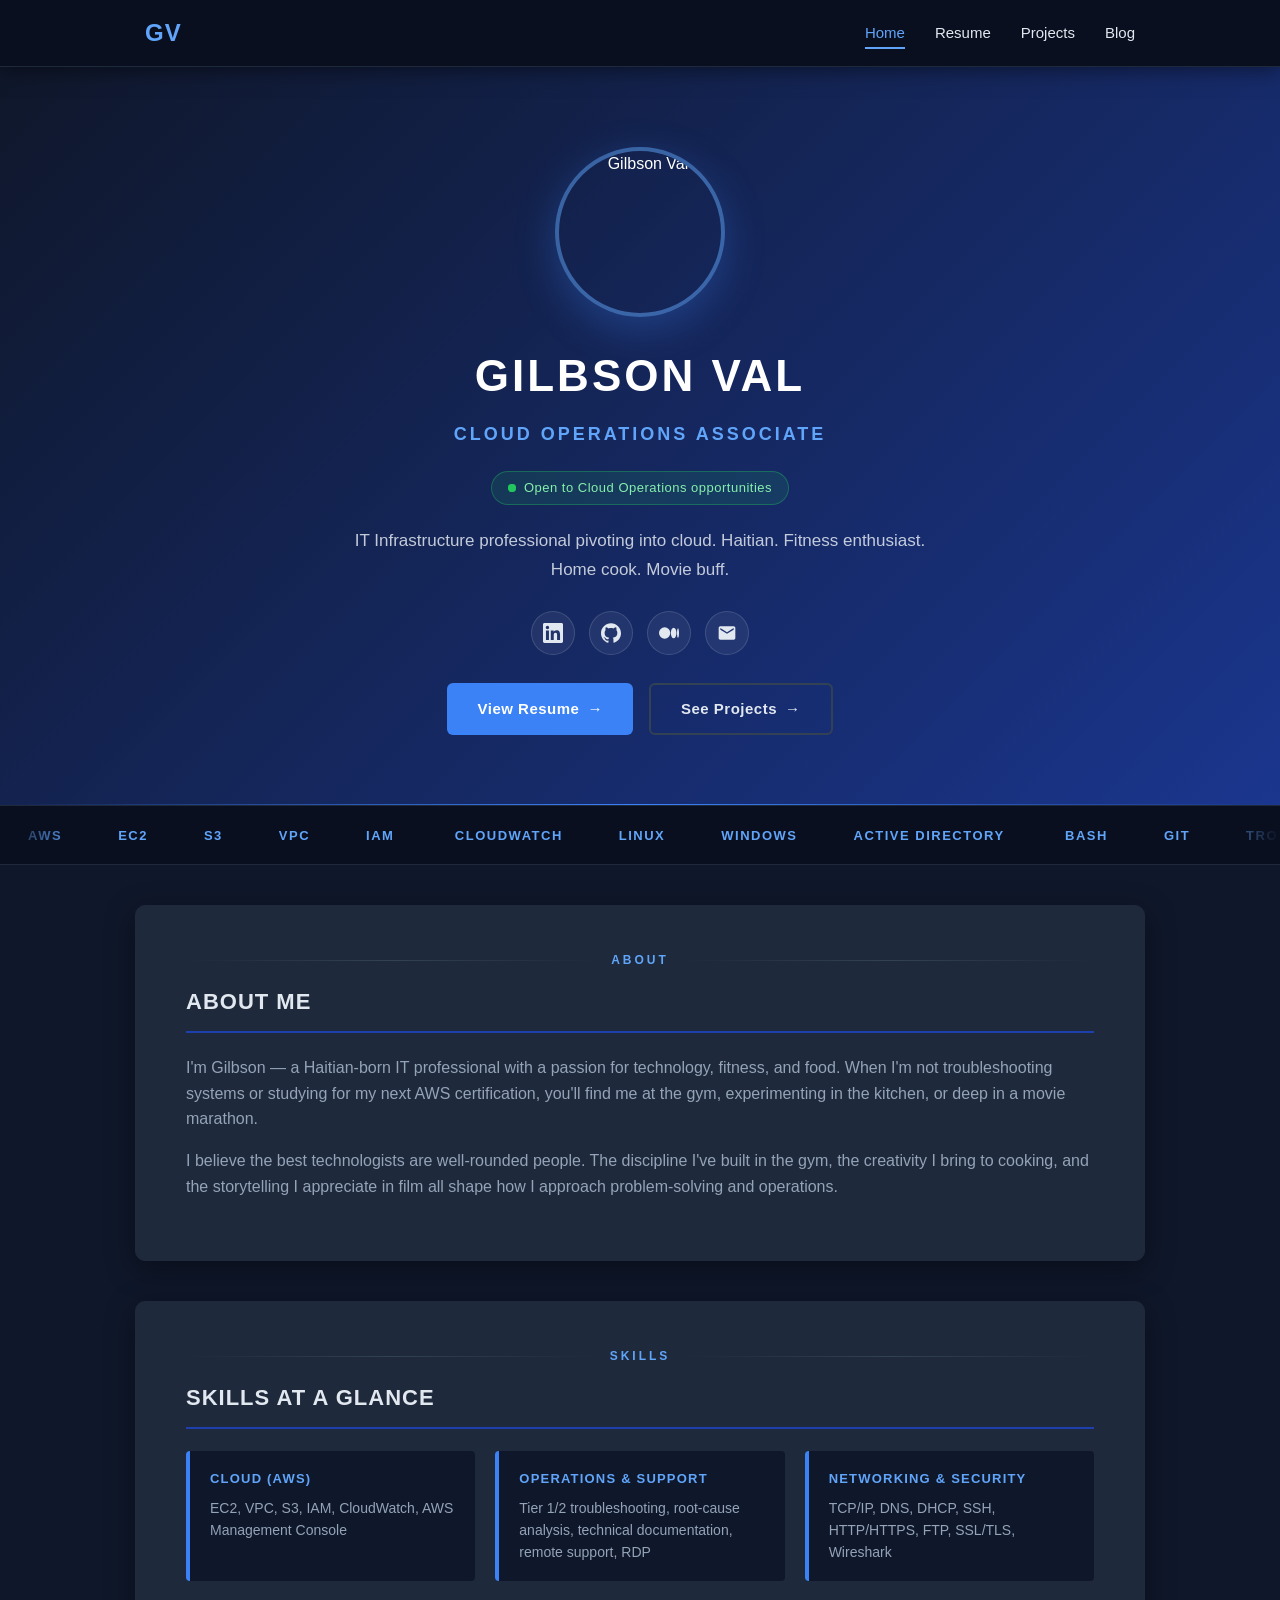
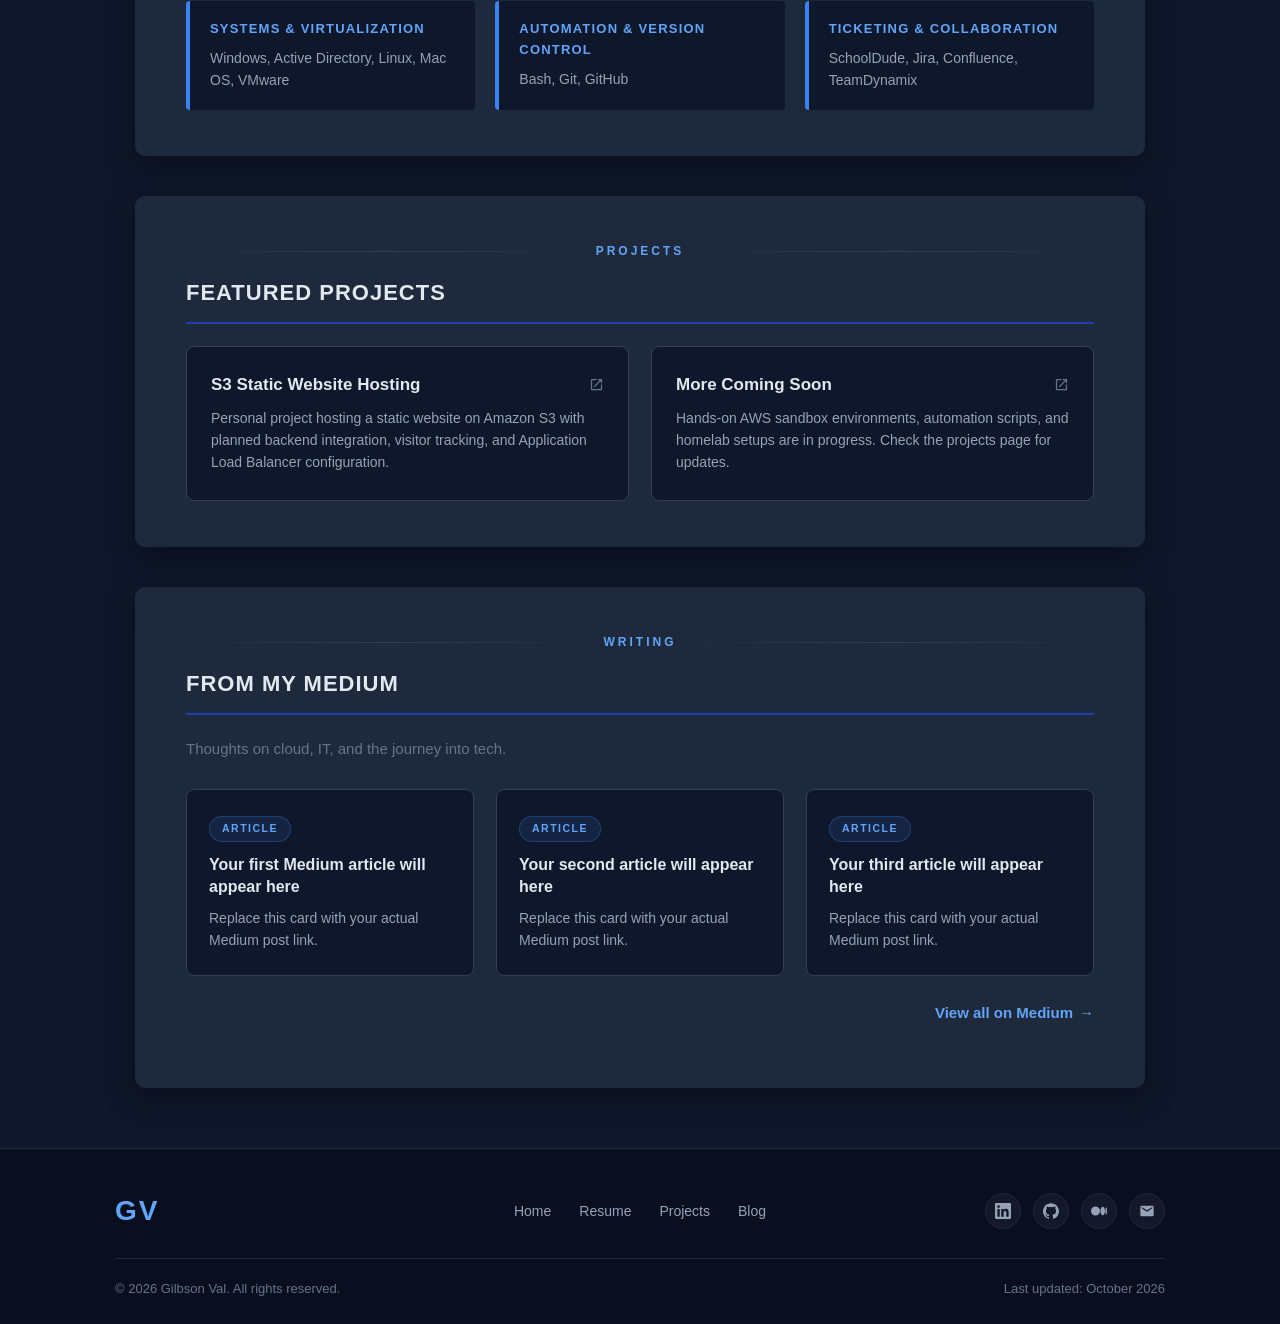
==== commit 2d03944f: "Enhance index.html with new content and updates Updated hero section with profile image and status. " ====
--- a/index.html
+++ b/index.html
@@ -26,18 +26,43 @@
     <!-- ===== HERO ===== -->
     <section class="hero">
         <div class="hero-content">
-            <div class="hero-photo">
-                <span>GV</span>
-            </div>
+            <img src="profile.jpg" alt="Gilbson Val" class="hero-photo" />
             <h1>Gilbson Val</h1>
             <p class="hero-title">Cloud Operations Associate</p>
+
+            <div class="hero-status">
+                <span class="status-dot"></span>
+                Open to Cloud Operations opportunities
+            </div>
+
             <p class="hero-tagline">
                 IT Infrastructure professional pivoting into cloud.
                 Haitian. Fitness enthusiast. Home cook. Movie buff.
             </p>
+
+            <!-- Social icon row -->
+            <div class="social-row">
+                <a href="https://www.linkedin.com/in/gilbson-val1/" target="_blank" class="social-icon" aria-label="LinkedIn">
+                    <svg viewBox="0 0 24 24"><path d="M20.447 20.452h-3.554v-5.569c0-1.328-.027-3.037-1.852-3.037-1.853 0-2.136 1.445-2.136 2.939v5.667H9.351V9h3.414v1.561h.046c.477-.9 1.637-1.85 3.37-1.85 3.601 0 4.267 2.37 4.267 5.455v6.286zM5.337 7.433a2.062 2.062 0 01-2.063-2.065 2.063 2.063 0 112.063 2.065zm1.782 13.019H3.555V9h3.564v11.452zM22.225 0H1.771C.792 0 0 .774 0 1.729v20.542C0 23.227.792 24 1.771 24h20.451C23.2 24 24 23.227 24 22.271V1.729C24 .774 23.2 0 22.222 0h.003z"/></svg>
+                </a>
+                <a href="https://github.com/valg09" target="_blank" class="social-icon" aria-label="GitHub">
+                    <svg viewBox="0 0 24 24"><path d="M12 .297c-6.63 0-12 5.373-12 12 0 5.303 3.438 9.8 8.205 11.385.6.113.82-.258.82-.577 0-.285-.01-1.04-.015-2.04-3.338.724-4.042-1.61-4.042-1.61C4.422 18.07 3.633 17.7 3.633 17.7c-1.087-.744.084-.729.084-.729 1.205.084 1.838 1.236 1.838 1.236 1.07 1.835 2.809 1.305 3.495.998.108-.776.417-1.305.76-1.605-2.665-.3-5.466-1.332-5.466-5.93 0-1.31.465-2.38 1.235-3.22-.135-.303-.54-1.523.105-3.176 0 0 1.005-.322 3.3 1.23.96-.267 1.98-.399 3-.405 1.02.006 2.04.138 3 .405 2.28-1.552 3.285-1.23 3.285-1.23.645 1.653.24 2.873.12 3.176.765.84 1.23 1.91 1.23 3.22 0 4.61-2.805 5.625-5.475 5.92.42.36.81 1.096.81 2.22 0 1.606-.015 2.896-.015 3.286 0 .315.21.69.825.57C20.565 22.092 24 17.592 24 12.297c0-6.627-5.373-12-12-12"/></svg>
+                </a>
+                <a href="https://medium.com/@gval0209" target="_blank" class="social-icon" aria-label="Medium">
+                    <svg viewBox="0 0 24 24"><path d="M13.54 12a6.8 6.8 0 01-6.77 6.82A6.8 6.8 0 010 12a6.8 6.8 0 016.77-6.82A6.8 6.8 0 0113.54 12zM20.96 12c0 3.54-1.51 6.42-3.38 6.42-1.87 0-3.39-2.88-3.39-6.42s1.52-6.42 3.39-6.42 3.38 2.88 3.38 6.42M24 12c0 3.17-.53 5.75-1.19 5.75-.66 0-1.19-2.58-1.19-5.75s.53-5.75 1.19-5.75S24 8.83 24 12z"/></svg>
+                </a>
+                <a href="mailto:gval0209@gmail.com" class="social-icon" aria-label="Email">
+                    <svg viewBox="0 0 24 24"><path d="M20 4H4c-1.1 0-1.99.9-1.99 2L2 18c0 1.1.9 2 2 2h16c1.1 0 2-.9 2-2V6c0-1.1-.9-2-2-2zm0 4l-8 5-8-5V6l8 5 8-5v2z"/></svg>
+                </a>
+            </div>
+
             <div class="hero-buttons">
-                <a href="resume.html" class="btn btn-primary">View Resume</a>
-                <a href="projects.html" class="btn btn-secondary">See Projects</a>
+                <a href="resume.html" class="btn btn-primary">
+                    View Resume <span class="btn-arrow">→</span>
+                </a>
+                <a href="projects.html" class="btn btn-secondary">
+                    See Projects <span class="btn-arrow">→</span>
+                </a>
             </div>
         </div>
     </section>
@@ -48,17 +73,18 @@
             <span>AWS</span><span>EC2</span><span>S3</span><span>VPC</span><span>IAM</span>
             <span>CloudWatch</span><span>Linux</span><span>Windows</span><span>Active Directory</span>
             <span>Bash</span><span>Git</span><span>Troubleshooting</span><span>Root Cause Analysis</span>
-            <span>Service Desk</span><span>Documentation</span>
+            <span>Service Desk</span><span>Documentation</span><span>RDP</span><span>Wireshark</span>
             <span>AWS</span><span>EC2</span><span>S3</span><span>VPC</span><span>IAM</span>
             <span>CloudWatch</span><span>Linux</span><span>Windows</span><span>Active Directory</span>
             <span>Bash</span><span>Git</span><span>Troubleshooting</span><span>Root Cause Analysis</span>
-            <span>Service Desk</span><span>Documentation</span>
+            <span>Service Desk</span><span>Documentation</span><span>RDP</span><span>Wireshark</span>
         </div>
     </div>
 
     <!-- ===== ABOUT ===== -->
     <section class="content-section fade-in">
         <div class="section-card">
+            <div class="section-label">About</div>
             <h2>About Me</h2>
             <p>
                 I'm Gilbson — a Haitian-born IT professional with a passion for technology, fitness, and food.
@@ -76,6 +102,7 @@
     <!-- ===== SKILLS SNAPSHOT ===== -->
     <section class="content-section fade-in">
         <div class="section-card">
+            <div class="section-label">Skills</div>
             <h2>Skills at a Glance</h2>
             <div class="skills-grid">
                 <div class="skill-category">
@@ -84,11 +111,11 @@
                 </div>
                 <div class="skill-category">
                     <h3>Operations &amp; Support</h3>
-                    <p>Tier 1/2 troubleshooting, root-cause analysis, technical documentation, remote support</p>
+                    <p>Tier 1/2 troubleshooting, root-cause analysis, technical documentation, remote support, RDP</p>
                 </div>
                 <div class="skill-category">
                     <h3>Networking &amp; Security</h3>
-                    <p>TCP/IP, DNS, DHCP, SSH, HTTP/HTTPS, SSL/TLS, Wireshark</p>
+                    <p>TCP/IP, DNS, DHCP, SSH, HTTP/HTTPS, FTP, SSL/TLS, Wireshark</p>
                 </div>
                 <div class="skill-category">
                     <h3>Systems &amp; Virtualization</h3>
@@ -106,53 +133,118 @@
         </div>
     </section>
 
+    <!-- ===== FEATURED PROJECTS ===== -->
+    <section class="content-section fade-in">
+        <div class="section-card">
+            <div class="section-label">Projects</div>
+            <h2>Featured Projects</h2>
+            <div class="projects-grid">
+                <a href="projects.html" class="project-card">
+                    <h3>
+                        S3 Static Website Hosting
+                        <svg class="external-icon" viewBox="0 0 24 24"><path d="M19 19H5V5h7V3H5c-1.11 0-2 .9-2 2v14c0 1.1.89 2 2 2h14c1.1 0 2-.9 2-2v-7h-2v7zM14 3v2h3.59l-9.83 9.83 1.41 1.41L19 6.41V10h2V3h-7z"/></svg>
+                    </h3>
+                    <p>Personal project hosting a static website on Amazon S3 with planned backend integration, visitor tracking, and Application Load Balancer configuration.</p>
+                </a>
+                <a href="projects.html" class="project-card">
+                    <h3>
+                        More Coming Soon
+                        <svg class="external-icon" viewBox="0 0 24 24"><path d="M19 19H5V5h7V3H5c-1.11 0-2 .9-2 2v14c0 1.1.89 2 2 2h14c1.1 0 2-.9 2-2v-7h-2v7zM14 3v2h3.59l-9.83 9.83 1.41 1.41L19 6.41V10h2V3h-7z"/></svg>
+                    </h3>
+                    <p>Hands-on AWS sandbox environments, automation scripts, and homelab setups are in progress. Check the projects page for updates.</p>
+                </a>
+            </div>
+        </div>
+    </section>
+
     <!-- ===== MEDIUM ARTICLES ===== -->
     <section class="content-section fade-in">
         <div class="section-card">
+            <div class="section-label">Writing</div>
             <h2>From My Medium</h2>
             <p class="section-subtitle">Thoughts on cloud, IT, and the journey into tech.</p>
             <div class="medium-grid">
-                <a href="https://medium.com/@yourhandle" target="_blank" class="medium-card">
-                    <div class="medium-placeholder">Article</div>
-                    <h3>Your first Medium article will appear here</h3>
-                    <p>Replace this card with your actual Medium embed or link.</p>
-                </a>
-                <a href="https://medium.com/@yourhandle" target="_blank" class="medium-card">
-                    <div class="medium-placeholder">Article</div>
-                    <h3>Your second article will appear here</h3>
-                    <p>Replace this card with your actual Medium embed or link.</p>
-                </a>
-                <a href="https://medium.com/@yourhandle" target="_blank" class="medium-card">
-                    <div class="medium-placeholder">Article</div>
-                    <h3>Your third article will appear here</h3>
-                    <p>Replace this card with your actual Medium embed or link.</p>
+                <a href="https://medium.com/@gval0209" target="_blank" class="medium-card">
+                    <span class="badge">Article</span>
+                    <h3 style="margin-top:12px;">Your first Medium article will appear here</h3>
+                    <p>Replace this card with your actual Medium post link.</p>
+                </a>
+                <a href="https://medium.com/@gval0209" target="_blank" class="medium-card">
+                    <span class="badge">Article</span>
+                    <h3 style="margin-top:12px;">Your second article will appear here</h3>
+                    <p>Replace this card with your actual Medium post link.</p>
+                </a>
+                <a href="https://medium.com/@gval0209" target="_blank" class="medium-card">
+                    <span class="badge">Article</span>
+                    <h3 style="margin-top:12px;">Your third article will appear here</h3>
+                    <p>Replace this card with your actual Medium post link.</p>
                 </a>
             </div>
             <p class="medium-link">
-                <a href="https://medium.com/@yourhandle" target="_blank">View all on Medium &rarr;</a>
-            </p>
-        </div>
-    </section>
-
+                <a href="https://medium.com/@gval0209" target="_blank">View all on Medium <span class="btn-arrow">→</span></a>
+            </p>
+        </div>
+    </section>
+
+    <!-- ===== FOOTER ===== -->
     <footer>
-        <p>&copy; 2026 Gilbson Val. Built with HTML &amp; CSS.</p>
+        <div class="footer-container">
+            <div class="footer-brand">GV</div>
+            <div class="footer-links">
+                <a href="index.html">Home</a>
+                <a href="resume.html">Resume</a>
+                <a href="projects.html">Projects</a>
+                <a href="blog.html">Blog</a>
+            </div>
+            <div class="footer-social">
+                <a href="https://www.linkedin.com/in/gilbson-val1/" target="_blank" aria-label="LinkedIn">
+                    <svg viewBox="0 0 24 24"><path d="M20.447 20.452h-3.554v-5.569c0-1.328-.027-3.037-1.852-3.037-1.853 0-2.136 1.445-2.136 2.939v5.667H9.351V9h3.414v1.561h.046c.477-.9 1.637-1.85 3.37-1.85 3.601 0 4.267 2.37 4.267 5.455v6.286zM5.337 7.433a2.062 2.062 0 01-2.063-2.065 2.063 2.063 0 112.063 2.065zm1.782 13.019H3.555V9h3.564v11.452zM22.225 0H1.771C.792 0 0 .774 0 1.729v20.542C0 23.227.792 24 1.771 24h20.451C23.2 24 24 23.227 24 22.271V1.729C24 .774 23.2 0 22.222 0h.003z"/></svg>
+                </a>
+                <a href="https://github.com/valg09" target="_blank" aria-label="GitHub">
+                    <svg viewBox="0 0 24 24"><path d="M12 .297c-6.63 0-12 5.373-12 12 0 5.303 3.438 9.8 8.205 11.385.6.113.82-.258.82-.577 0-.285-.01-1.04-.015-2.04-3.338.724-4.042-1.61-4.042-1.61C4.422 18.07 3.633 17.7 3.633 17.7c-1.087-.744.084-.729.084-.729 1.205.084 1.838 1.236 1.838 1.236 1.07 1.835 2.809 1.305 3.495.998.108-.776.417-1.305.76-1.605-2.665-.3-5.466-1.332-5.466-5.93 0-1.31.465-2.38 1.235-3.22-.135-.303-.54-1.523.105-3.176 0 0 1.005-.322 3.3 1.23.96-.267 1.98-.399 3-.405 1.02.006 2.04.138 3 .405 2.28-1.552 3.285-1.23 3.285-1.23.645 1.653.24 2.873.12 3.176.765.84 1.23 1.91 1.23 3.22 0 4.61-2.805 5.625-5.475 5.92.42.36.81 1.096.81 2.22 0 1.606-.015 2.896-.015 3.286 0 .315.21.69.825.57C20.565 22.092 24 17.592 24 12.297c0-6.627-5.373-12-12-12"/></svg>
+                </a>
+                <a href="https://medium.com/@gval0209" target="_blank" aria-label="Medium">
+                    <svg viewBox="0 0 24 24"><path d="M13.54 12a6.8 6.8 0 01-6.77 6.82A6.8 6.8 0 010 12a6.8 6.8 0 016.77-6.82A6.8 6.8 0 0113.54 12zM20.96 12c0 3.54-1.51 6.42-3.38 6.42-1.87 0-3.39-2.88-3.39-6.42s1.52-6.42 3.39-6.42 3.38 2.88 3.38 6.42M24 12c0 3.17-.53 5.75-1.19 5.75-.66 0-1.19-2.58-1.19-5.75s.53-5.75 1.19-5.75S24 8.83 24 12z"/></svg>
+                </a>
+                <a href="mailto:gval0209@gmail.com" aria-label="Email">
+                    <svg viewBox="0 0 24 24"><path d="M20 4H4c-1.1 0-1.99.9-1.99 2L2 18c0 1.1.9 2 2 2h16c1.1 0 2-.9 2-2V6c0-1.1-.9-2-2-2zm0 4l-8 5-8-5V6l8 5 8-5v2z"/></svg>
+                </a>
+            </div>
+        </div>
+        <div class="footer-bottom">
+            <span>&copy; 2026 Gilbson Val. All rights reserved.</span>
+            <span>Last updated: October 2026</span>
+        </div>
     </footer>
 
+    <!-- ===== SCROLL TO TOP ===== -->
+    <button class="scroll-top" id="scrollTop" aria-label="Scroll to top">
+        <svg viewBox="0 0 24 24"><path d="M7.41 15.41L12 10.83l4.59 4.58L18 14l-6-6-6 6z"/></svg>
+    </button>
+
     <script>
-        // Scroll progress bar
+        // Scroll progress
         window.addEventListener('scroll', () => {
             const scrollTop = window.scrollY;
             const docHeight = document.body.scrollHeight - window.innerHeight;
             const progress = docHeight > 0 ? (scrollTop / docHeight) * 100 : 0;
             document.querySelector('.scroll-progress').style.width = progress + '%';
+
+            // Scroll-to-top visibility
+            const btn = document.getElementById('scrollTop');
+            if (scrollTop > 400) btn.classList.add('visible');
+            else btn.classList.remove('visible');
+        });
+
+        // Scroll to top
+        document.getElementById('scrollTop').addEventListener('click', () => {
+            window.scrollTo({ top: 0, behavior: 'smooth' });
         });
 
         // Fade-in on scroll
         const observer = new IntersectionObserver((entries) => {
             entries.forEach(entry => {
-                if (entry.isIntersecting) {
-                    entry.target.classList.add('visible');
-                }
+                if (entry.isIntersecting) entry.target.classList.add('visible');
             });
         }, { threshold: 0.15 });
 
--- a/style.css
+++ b/style.css
@@ -1,4 +1,26 @@
-/* style.css - Navy Blue Professional Theme with Navigation */
+/* ============================================================
+   Gilbson Val — Portfolio & Resume
+   Theme: Dark Navy / Slate with Blue Accents
+   ============================================================ */
+
+:root {
+    --bg: #0F172A;
+    --bg-alt: #1E293B;
+    --bg-card: #1E293B;
+    --bg-nav: #0A0F1F;
+    --bg-marquee: #0A0F1F;
+    --text: #E2E8F0;
+    --text-muted: #94A3B8;
+    --text-dim: #64748B;
+    --accent: #3B82F6;
+    --accent-light: #60A5FA;
+    --accent-soft: #1E40AF;
+    --border: #334155;
+    --border-subtle: #1E293B;
+    --success: #22C55E;
+    --shadow: 0 8px 30px rgba(0, 0, 0, 0.4);
+    --shadow-hover: 0 12px 40px rgba(59, 130, 246, 0.15);
+}
 
 * {
     margin: 0;
@@ -6,22 +28,36 @@
     box-sizing: border-box;
 }
 
+html { scroll-behavior: smooth; }
+
 body {
     font-family: 'Segoe UI', 'Arial', sans-serif;
-    background-color: #f4f6f9;
-    padding: 0;
-    color: #1e1e2a;
-    line-height: 1.5;
+    background-color: var(--bg);
+    color: var(--text);
+    line-height: 1.6;
+}
+
+/* ===== SCROLL PROGRESS BAR ===== */
+.scroll-progress {
+    position: fixed;
+    top: 0;
+    left: 0;
+    height: 3px;
+    width: 0%;
+    background: linear-gradient(90deg, var(--accent), var(--accent-light));
+    z-index: 9999;
+    transition: width 0.05s linear;
 }
 
 /* ===== NAVIGATION ===== */
 nav {
-    background-color: #1E3A8A;
+    background-color: var(--bg-nav);
     padding: 14px 0;
     position: sticky;
     top: 0;
     z-index: 1000;
-    box-shadow: 0 2px 10px rgba(0, 0, 0, 0.2);
+    box-shadow: 0 2px 20px rgba(0, 0, 0, 0.5);
+    border-bottom: 1px solid var(--border-subtle);
 }
 
 .nav-container {
@@ -34,16 +70,15 @@
 }
 
 .nav-logo {
-    color: #ffffff;
+    color: var(--accent-light);
     font-size: 24px;
     font-weight: 700;
     text-decoration: none;
     letter-spacing: 1px;
-}
-
-.nav-logo:hover {
-    opacity: 0.8;
-}
+    transition: color 0.3s ease;
+}
+
+.nav-logo:hover { color: #ffffff; }
 
 .nav-links {
     list-style: none;
@@ -53,54 +88,582 @@
     padding: 0;
 }
 
-.nav-links li {
-    display: inline;
-}
-
 .nav-links a {
-    color: #ffffff;
+    color: var(--text);
     text-decoration: none;
     font-size: 15px;
     font-weight: 500;
     padding: 6px 0;
     border-bottom: 2px solid transparent;
+    transition: all 0.3s ease;
+}
+
+.nav-links a:hover,
+.nav-links a.active {
+    color: var(--accent-light);
+    border-bottom-color: var(--accent-light);
+}
+
+/* ===== HERO (HOME) ===== */
+.hero {
+    background: linear-gradient(-45deg, #0A0F1F, #1E3A8A, #1E40AF, #0F172A);
+    background-size: 400% 400%;
+    animation: gradientShift 20s ease infinite;
+    padding: 80px 20px 70px;
+    text-align: center;
+    color: #ffffff;
+    position: relative;
+    overflow: hidden;
+}
+
+.hero::after {
+    content: '';
+    position: absolute;
+    bottom: 0;
+    left: 0;
+    right: 0;
+    height: 1px;
+    background: linear-gradient(90deg, transparent, var(--accent), transparent);
+}
+
+@keyframes gradientShift {
+    0%   { background-position: 0% 50%; }
+    50%  { background-position: 100% 50%; }
+    100% { background-position: 0% 50%; }
+}
+
+.hero-content {
+    max-width: 750px;
+    margin: 0 auto;
+    position: relative;
+    z-index: 1;
+}
+
+.hero-photo {
+    width: 170px;
+    height: 170px;
+    border-radius: 50%;
+    object-fit: cover;
+    object-position: center top;
+    border: 4px solid rgba(96, 165, 250, 0.5);
+    display: block;
+    margin: 0 auto 24px;
+    box-shadow: 0 12px 40px rgba(59, 130, 246, 0.3);
+    transition: transform 0.4s ease, box-shadow 0.4s ease;
+}
+
+.hero-photo:hover {
+    transform: scale(1.03);
+    box-shadow: 0 16px 50px rgba(59, 130, 246, 0.5);
+}
+
+.hero h1 {
+    font-size: 44px;
+    font-weight: 700;
+    letter-spacing: 3px;
+    margin-bottom: 8px;
+    text-transform: uppercase;
+}
+
+.hero-title {
+    font-size: 18px;
+    font-weight: 600;
+    letter-spacing: 3px;
+    text-transform: uppercase;
+    color: var(--accent-light);
+    margin-bottom: 22px;
+}
+
+.hero-status {
+    display: inline-flex;
+    align-items: center;
+    gap: 8px;
+    background: rgba(34, 197, 94, 0.12);
+    border: 1px solid rgba(34, 197, 94, 0.35);
+    color: #86EFAC;
+    padding: 6px 16px;
+    border-radius: 20px;
+    font-size: 13px;
+    font-weight: 500;
+    margin-bottom: 22px;
+    letter-spacing: 0.5px;
+}
+
+.status-dot {
+    width: 8px;
+    height: 8px;
+    background-color: var(--success);
+    border-radius: 50%;
+    position: relative;
+    display: inline-block;
+}
+
+.status-dot::before {
+    content: '';
+    position: absolute;
+    inset: 0;
+    border-radius: 50%;
+    background-color: var(--success);
+    animation: pulse 2s ease-out infinite;
+}
+
+@keyframes pulse {
+    0%   { transform: scale(1); opacity: 0.8; }
+    100% { transform: scale(2.2); opacity: 0; }
+}
+
+.hero-tagline {
+    font-size: 17px;
+    color: rgba(226, 232, 240, 0.85);
+    max-width: 580px;
+    margin: 0 auto 26px;
+    line-height: 1.7;
+}
+
+/* ===== SOCIAL ICON ROW ===== */
+.social-row {
+    display: flex;
+    justify-content: center;
+    gap: 14px;
+    margin-bottom: 28px;
+}
+
+.social-icon {
+    width: 44px;
+    height: 44px;
+    display: inline-flex;
+    align-items: center;
+    justify-content: center;
+    background: rgba(255, 255, 255, 0.06);
+    border: 1px solid rgba(148, 163, 184, 0.25);
+    border-radius: 50%;
+    color: var(--text);
+    text-decoration: none;
+    transition: all 0.3s ease;
+}
+
+.social-icon:hover {
+    background: var(--accent);
+    border-color: var(--accent);
+    color: #ffffff;
+    transform: translateY(-3px);
+    box-shadow: 0 8px 20px rgba(59, 130, 246, 0.4);
+}
+
+.social-icon svg {
+    width: 20px;
+    height: 20px;
+    fill: currentColor;
+}
+
+/* ===== HERO BUTTONS ===== */
+.hero-buttons {
+    display: flex;
+    gap: 16px;
+    justify-content: center;
+    flex-wrap: wrap;
+}
+
+.btn {
+    display: inline-flex;
+    align-items: center;
+    gap: 8px;
+    padding: 12px 30px;
+    border-radius: 6px;
+    font-size: 15px;
+    font-weight: 600;
+    text-decoration: none;
+    transition: all 0.3s ease;
+    letter-spacing: 0.5px;
+}
+
+.btn-primary {
+    background: var(--accent);
+    color: #ffffff;
+}
+
+.btn-primary:hover {
+    background: var(--accent-light);
+    transform: translateY(-2px);
+    box-shadow: 0 8px 24px rgba(59, 130, 246, 0.4);
+}
+
+.btn-secondary {
+    background: transparent;
+    color: var(--text);
+    border: 2px solid var(--border);
+}
+
+.btn-secondary:hover {
+    background: rgba(59, 130, 246, 0.1);
+    border-color: var(--accent);
+    color: var(--accent-light);
+    transform: translateY(-2px);
+}
+
+.btn-arrow {
+    display: inline-block;
+    transition: transform 0.3s ease;
+}
+
+.btn:hover .btn-arrow {
+    transform: translateX(4px);
+}
+
+/* ===== SKILLS MARQUEE ===== */
+.marquee {
+    overflow: hidden;
+    white-space: nowrap;
+    background: var(--bg-marquee);
+    padding: 16px 0;
+    border-top: 1px solid var(--border-subtle);
+    border-bottom: 1px solid var(--border-subtle);
+    position: relative;
+}
+
+.marquee::before,
+.marquee::after {
+    content: '';
+    position: absolute;
+    top: 0;
+    bottom: 0;
+    width: 80px;
+    z-index: 2;
+    pointer-events: none;
+}
+
+.marquee::before {
+    left: 0;
+    background: linear-gradient(90deg, var(--bg-marquee), transparent);
+}
+
+.marquee::after {
+    right: 0;
+    background: linear-gradient(-90deg, var(--bg-marquee), transparent);
+}
+
+.marquee-content {
+    display: inline-block;
+    animation: marqueeScroll 40s linear infinite;
+}
+
+.marquee-content span {
+    display: inline-block;
+    margin: 0 28px;
+    color: var(--accent-light);
+    font-weight: 600;
+    font-size: 13px;
+    letter-spacing: 1.5px;
+    text-transform: uppercase;
+}
+
+@keyframes marqueeScroll {
+    0%   { transform: translateX(0); }
+    100% { transform: translateX(-50%); }
+}
+
+/* ===== SECTION LABEL (divider) ===== */
+.section-label {
+    display: flex;
+    align-items: center;
+    gap: 14px;
+    color: var(--accent-light);
+    font-size: 12px;
+    font-weight: 700;
+    letter-spacing: 3px;
+    text-transform: uppercase;
+    margin-bottom: 14px;
+}
+
+.section-label::before,
+.section-label::after {
+    content: '';
+    flex: 1;
+    height: 1px;
+    background: linear-gradient(90deg, transparent, var(--border), transparent);
+}
+
+/* ===== CONTENT SECTIONS (Home) ===== */
+.content-section {
+    max-width: 1050px;
+    margin: 40px auto;
+    padding: 0 20px;
+}
+
+.section-card {
+    background: var(--bg-card);
+    padding: 45px 50px;
+    border-radius: 10px;
+    border: 1px solid var(--border-subtle);
+    box-shadow: var(--shadow);
     transition: border-color 0.3s ease;
 }
 
-.nav-links a:hover {
-    border-bottom-color: #ffffff;
-}
-
-.nav-links a.active {
-    border-bottom-color: #ffffff;
+.section-card:hover {
+    border-color: var(--border);
+}
+
+.section-card h2 {
+    font-size: 22px;
+    color: var(--text);
+    font-weight: 700;
+    letter-spacing: 1px;
+    text-transform: uppercase;
+    margin-bottom: 22px;
+    padding-bottom: 12px;
+    border-bottom: 2px solid var(--accent-soft);
+}
+
+.section-card p {
+    font-size: 16px;
+    color: var(--text-muted);
+    margin-bottom: 16px;
+}
+
+.section-subtitle {
+    color: var(--text-dim) !important;
+    font-size: 15px !important;
+    margin-bottom: 28px !important;
+}
+
+/* ===== SKILLS GRID ===== */
+.skills-grid {
+    display: grid;
+    grid-template-columns: repeat(auto-fit, minmax(260px, 1fr));
+    gap: 20px;
+    margin-top: 10px;
+}
+
+.skill-category {
+    background: var(--bg);
+    border-left: 4px solid var(--accent);
+    padding: 18px 20px;
+    border-radius: 4px;
+    transition: transform 0.3s ease, box-shadow 0.3s ease, border-color 0.3s ease;
+}
+
+.skill-category:hover {
+    transform: translateY(-4px);
+    box-shadow: var(--shadow-hover);
+    border-left-color: var(--accent-light);
+}
+
+.skill-category h3 {
+    font-size: 13px;
+    font-weight: 700;
+    color: var(--accent-light);
+    text-transform: uppercase;
+    letter-spacing: 1.2px;
+    margin-bottom: 8px;
+}
+
+.skill-category p {
+    font-size: 14px;
+    color: var(--text-muted) !important;
+    margin: 0 !important;
+    line-height: 1.55;
+}
+
+/* ===== PROJECT CARDS (Home Featured + Projects page) ===== */
+.projects-grid {
+    display: grid;
+    grid-template-columns: repeat(auto-fit, minmax(300px, 1fr));
+    gap: 22px;
+    margin-top: 10px;
+}
+
+.project-card {
+    display: block;
+    text-decoration: none;
+    background: var(--bg);
+    border: 1px solid var(--border);
+    border-radius: 8px;
+    padding: 26px 24px;
+    transition: all 0.35s ease;
+    position: relative;
+    overflow: hidden;
+}
+
+.project-card::before {
+    content: '';
+    position: absolute;
+    top: 0;
+    left: 0;
+    width: 4px;
+    height: 0%;
+    background: var(--accent);
+    transition: height 0.35s ease;
+}
+
+.project-card:hover {
+    border-color: var(--accent);
+    transform: translateY(-5px);
+    box-shadow: var(--shadow-hover);
+}
+
+.project-card:hover::before {
+    height: 100%;
+}
+
+.project-card h3 {
+    font-size: 17px;
+    color: var(--text);
+    margin-bottom: 10px;
+    line-height: 1.4;
+    display: flex;
+    align-items: center;
+    gap: 8px;
+    justify-content: space-between;
+}
+
+.project-card .external-icon {
+    width: 15px;
+    height: 15px;
+    fill: var(--text-dim);
+    transition: fill 0.3s ease;
+    flex-shrink: 0;
+}
+
+.project-card:hover .external-icon {
+    fill: var(--accent-light);
+}
+
+.project-card p {
+    font-size: 14px;
+    color: var(--text-muted) !important;
+    margin: 0 !important;
+    line-height: 1.6;
+}
+
+/* ===== MEDIUM CARDS ===== */
+.medium-grid {
+    display: grid;
+    grid-template-columns: repeat(auto-fit, minmax(260px, 1fr));
+    gap: 22px;
+    margin-bottom: 24px;
+}
+
+.medium-card {
+    display: block;
+    text-decoration: none;
+    background: var(--bg);
+    border: 1px solid var(--border);
+    border-radius: 8px;
+    padding: 24px 22px;
+    transition: all 0.35s ease;
+    position: relative;
+    overflow: hidden;
+}
+
+.medium-card::before {
+    content: '';
+    position: absolute;
+    top: 0;
+    left: 0;
+    width: 4px;
+    height: 0%;
+    background: var(--accent);
+    transition: height 0.35s ease;
+}
+
+.medium-card:hover {
+    border-color: var(--accent);
+    transform: translateY(-5px);
+    box-shadow: var(--shadow-hover);
+}
+
+.medium-card:hover::before {
+    height: 100%;
+}
+
+.medium-card h3 {
+    font-size: 16px;
+    color: var(--text);
+    margin-bottom: 8px;
+    line-height: 1.4;
+}
+
+.medium-card p {
+    font-size: 14px;
+    color: var(--text-muted) !important;
+    margin: 0 !important;
+}
+
+.medium-link {
+    text-align: right;
+    margin-top: 10px;
+}
+
+.medium-link a {
+    color: var(--accent-light);
+    font-weight: 600;
+    text-decoration: none;
+    font-size: 15px;
+    display: inline-flex;
+    align-items: center;
+    gap: 6px;
+    transition: gap 0.3s ease;
+}
+
+.medium-link a:hover {
+    gap: 12px;
+}
+
+/* ===== BADGE (uppercase pill) ===== */
+.badge {
+    display: inline-block;
+    font-size: 10.5px;
+    font-weight: 700;
+    letter-spacing: 1.5px;
+    text-transform: uppercase;
+    color: var(--accent-light);
+    background: rgba(59, 130, 246, 0.12);
+    border: 1px solid rgba(59, 130, 246, 0.3);
+    padding: 5px 12px;
+    border-radius: 20px;
+    line-height: 1.3;
+}
+
+.badge-success {
+    color: #86EFAC;
+    background: rgba(34, 197, 94, 0.12);
+    border-color: rgba(34, 197, 94, 0.3);
+}
+
+.badge-muted {
+    color: var(--text-muted);
+    background: rgba(148, 163, 184, 0.08);
+    border-color: rgba(148, 163, 184, 0.25);
 }
 
 /* ===== RESUME CONTAINER ===== */
 .resume-container {
     max-width: 950px;
     width: 100%;
-    background: #ffffff;
+    background: var(--bg-card);
     margin: 30px auto;
-    padding: 45px 55px 50px 55px;
-    box-shadow: 0 8px 30px rgba(0, 0, 0, 0.10);
-    border-radius: 8px;
-}
-
-/* ===== PAGE CONTENT (for About, Projects, Blog, Contact) ===== */
+    padding: 45px 55px 50px;
+    box-shadow: var(--shadow);
+    border-radius: 10px;
+    border: 1px solid var(--border-subtle);
+}
+
+/* ===== PAGE CONTAINER (Projects, Blog) ===== */
 .page-container {
     max-width: 950px;
     width: 100%;
-    background: #ffffff;
+    background: var(--bg-card);
     margin: 30px auto;
     padding: 50px 55px;
-    box-shadow: 0 8px 30px rgba(0, 0, 0, 0.10);
-    border-radius: 8px;
+    box-shadow: var(--shadow);
+    border-radius: 10px;
+    border: 1px solid var(--border-subtle);
     min-height: 60vh;
 }
 
 .page-container h1 {
     font-size: 32px;
-    color: #1E3A8A;
+    color: var(--text);
     font-weight: 700;
     margin-bottom: 10px;
 }
@@ -108,99 +671,112 @@
 .page-container hr {
     border: none;
     height: 2px;
-    background-color: #1E3A8A;
+    background-color: var(--accent-soft);
     margin-bottom: 25px;
-    opacity: 0.4;
+    opacity: 0.6;
 }
 
 .page-container p {
     font-size: 16px;
-    color: #2c3e50;
+    color: var(--text-muted);
     margin-bottom: 16px;
 }
 
-.page-container .coming-soon {
-    font-size: 20px;
+.page-container a {
+    color: var(--accent-light);
+    text-decoration: none;
     font-weight: 600;
-    color: #1E3A8A;
+    border-bottom: 1px solid transparent;
+    transition: border-color 0.3s ease;
+}
+
+.page-container a:hover {
+    border-bottom-color: var(--accent-light);
+}
+
+/* ===== RESUME HEADER ===== */
+header.resume-header {
     text-align: center;
-    padding: 60px 0;
-}
-
-/* ===== HEADER ===== */
-header {
-    text-align: center;
-    border-bottom: 3px solid #1E3A8A;
+    border-bottom: 3px solid var(--accent-soft);
     padding-bottom: 18px;
     margin-bottom: 22px;
 }
 
-header h1 {
+header.resume-header h1 {
     font-size: 32px;
     font-weight: 700;
     letter-spacing: 2px;
-    color: #1E3A8A;
+    color: var(--text);
     margin-bottom: 6px;
 }
 
 .contact {
     font-size: 15px;
-    color: #2c3e50;
+    color: var(--text-muted);
     word-spacing: 4px;
+    margin-bottom: 4px;
 }
 
 .contact a {
-    color: #1E3A8A;
+    color: var(--accent-light);
     text-decoration: none;
     font-weight: 600;
 }
 
-.contact a:hover {
-    text-decoration: underline;
-}
-
-/* ===== SECTIONS ===== */
-section {
-    margin-bottom: 22px;
-}
-
-h2 {
-    font-size: 17px;
-    font-weight: 700;
-    color: #1E3A8A;
-    letter-spacing: 1px;
-    margin-bottom: 4px;
+.contact a:hover { text-decoration: underline; }
+
+.target-title {
+    font-size: 14px;
+    font-weight: 700;
+    letter-spacing: 3px;
     text-transform: uppercase;
-}
-
-hr {
+    color: var(--accent-light);
+    margin-top: 12px;
+    padding-top: 10px;
+    border-top: 1px solid var(--border);
+}
+
+/* ===== RESUME SECTIONS ===== */
+.resume-container section {
+    margin-bottom: 24px;
+}
+
+.resume-container h2 {
+    font-size: 16px;
+    font-weight: 700;
+    color: var(--text);
+    letter-spacing: 1.5px;
+    margin-bottom: 6px;
+    text-transform: uppercase;
+}
+
+.resume-container hr {
     border: none;
     height: 1.5px;
-    background-color: #1E3A8A;
+    background-color: var(--accent-soft);
     margin-bottom: 14px;
-    opacity: 0.6;
-}
-
-/* ===== SKILLS ===== */
+    opacity: 0.7;
+}
+
+/* ===== SKILLS LIST (Resume) ===== */
 .skills-list {
     list-style: none;
     padding: 0;
 }
 
 .skills-list li {
-    margin-bottom: 6px;
+    margin-bottom: 7px;
     font-size: 14.5px;
+    color: var(--text);
 }
 
 .skills-list strong {
-    color: #1E3A8A;
+    color: var(--accent-light);
     font-weight: 700;
 }
 
 /* ===== JOBS ===== */
-.job {
-    margin-bottom: 18px;
-}
+.job { margin-bottom: 20px; }
 
 .job-header {
     display: flex;
@@ -208,26 +784,27 @@
     align-items: baseline;
     flex-wrap: wrap;
     margin-bottom: 2px;
+    gap: 8px;
 }
 
 .company {
-    font-size: 16px;
-    font-weight: 700;
-    color: #1e1e2a;
+    font-size: 15.5px;
+    font-weight: 700;
+    color: var(--text);
 }
 
 .date {
-    font-size: 14px;
-    color: #4a5568;
+    font-size: 13.5px;
+    color: var(--text-dim);
     font-weight: 500;
 }
 
 .title {
     font-size: 14.5px;
     font-weight: 600;
-    color: #2c3e50;
+    color: var(--accent-light);
     font-style: italic;
-    margin-bottom: 5px;
+    margin-bottom: 6px;
 }
 
 .job ul {
@@ -238,24 +815,32 @@
 
 .job ul li {
     font-size: 14px;
-    margin-bottom: 4px;
-    color: #1e1e2a;
+    margin-bottom: 5px;
+    color: var(--text-muted);
+}
+
+.job ul li::marker {
+    color: var(--accent);
+}
+
+.job p {
+    font-size: 14px;
+    color: var(--text-muted);
+    margin: 0;
 }
 
 /* ===== EDUCATION ===== */
-.edu-item {
-    margin-bottom: 14px;
-}
+.edu-item { margin-bottom: 16px; }
 
 .edu-item .school {
     font-size: 15.5px;
     font-weight: 700;
-    color: #1e1e2a;
+    color: var(--text);
 }
 
 .edu-item .edu-date {
-    font-size: 14px;
-    color: #4a5568;
+    font-size: 13.5px;
+    color: var(--text-dim);
     font-weight: 500;
     float: right;
 }
@@ -263,32 +848,218 @@
 .degree {
     font-size: 14.5px;
     font-weight: 500;
-    color: #2c3e50;
-    margin-top: 2px;
+    color: var(--accent-light);
+    margin-top: 3px;
+    font-style: italic;
 }
 
 .edu-item ul {
     padding-left: 20px;
     list-style: disc;
-    margin-top: 4px;
+    margin-top: 6px;
 }
 
 .edu-item ul li {
     font-size: 14px;
-    margin-bottom: 3px;
+    margin-bottom: 4px;
+    color: var(--text-muted);
+}
+
+/* ===== CERTIFICATIONS LIST (Resume) ===== */
+.cert-list {
+    list-style: none;
+    padding: 0;
+}
+
+.cert-list li {
+    display: flex;
+    align-items: center;
+    gap: 12px;
+    padding: 10px 0;
+    border-bottom: 1px solid var(--border-subtle);
+    font-size: 14.5px;
+    color: var(--text);
+}
+
+.cert-list li:last-child {
+    border-bottom: none;
+}
+
+.cert-list strong {
+    color: var(--text);
+    font-weight: 700;
+    flex: 1;
+}
+
+/* ===== FADE-IN ANIMATION ===== */
+.fade-in {
+    opacity: 0;
+    transform: translateY(30px);
+    transition: opacity 0.7s ease, transform 0.7s ease;
+}
+
+.fade-in.visible {
+    opacity: 1;
+    transform: translateY(0);
+}
+
+/* ===== SCROLL TO TOP ===== */
+.scroll-top {
+    position: fixed;
+    bottom: 30px;
+    right: 30px;
+    width: 48px;
+    height: 48px;
+    border-radius: 50%;
+    background: var(--accent);
+    color: #ffffff;
+    border: none;
+    cursor: pointer;
+    display: flex;
+    align-items: center;
+    justify-content: center;
+    box-shadow: 0 8px 24px rgba(59, 130, 246, 0.4);
+    opacity: 0;
+    pointer-events: none;
+    transform: translateY(20px);
+    transition: all 0.35s ease;
+    z-index: 999;
+}
+
+.scroll-top.visible {
+    opacity: 1;
+    pointer-events: auto;
+    transform: translateY(0);
+}
+
+.scroll-top:hover {
+    background: var(--accent-light);
+    transform: translateY(-4px);
+    box-shadow: 0 12px 30px rgba(59, 130, 246, 0.6);
+}
+
+.scroll-top svg {
+    width: 22px;
+    height: 22px;
+    fill: currentColor;
+}
+
+/* ===== FOOTER ===== */
+footer {
+    background: var(--bg-nav);
+    border-top: 1px solid var(--border-subtle);
+    padding: 40px 20px 24px;
+    margin-top: 60px;
+}
+
+.footer-container {
+    max-width: 1050px;
+    margin: 0 auto;
+    display: grid;
+    grid-template-columns: 1fr 2fr 1fr;
+    gap: 30px;
+    align-items: center;
+    padding-bottom: 24px;
+    border-bottom: 1px solid var(--border-subtle);
+}
+
+.footer-brand {
+    color: var(--accent-light);
+    font-size: 28px;
+    font-weight: 700;
+    letter-spacing: 2px;
+}
+
+.footer-links {
+    display: flex;
+    justify-content: center;
+    gap: 28px;
+    flex-wrap: wrap;
+}
+
+.footer-links a {
+    color: var(--text-muted);
+    text-decoration: none;
+    font-size: 14px;
+    font-weight: 500;
+    transition: color 0.3s ease;
+}
+
+.footer-links a:hover {
+    color: var(--accent-light);
+}
+
+.footer-social {
+    display: flex;
+    justify-content: flex-end;
+    gap: 12px;
+}
+
+.footer-social a {
+    width: 36px;
+    height: 36px;
+    display: inline-flex;
+    align-items: center;
+    justify-content: center;
+    background: rgba(255, 255, 255, 0.04);
+    border: 1px solid var(--border-subtle);
+    border-radius: 50%;
+    color: var(--text-muted);
+    text-decoration: none;
+    transition: all 0.3s ease;
+}
+
+.footer-social a:hover {
+    background: var(--accent);
+    border-color: var(--accent);
+    color: #ffffff;
+    transform: translateY(-3px);
+}
+
+.footer-social svg {
+    width: 16px;
+    height: 16px;
+    fill: currentColor;
+}
+
+.footer-bottom {
+    max-width: 1050px;
+    margin: 0 auto;
+    padding-top: 20px;
+    display: flex;
+    justify-content: space-between;
+    align-items: center;
+    flex-wrap: wrap;
+    gap: 10px;
+    font-size: 13px;
+    color: var(--text-dim);
+}
+
+.footer-bottom a {
+    color: var(--text-dim);
+    text-decoration: none;
+}
+
+.footer-bottom a:hover {
+    color: var(--accent-light);
 }
 
 /* ===== RESPONSIVE ===== */
 @media (max-width: 700px) {
     .resume-container,
-    .page-container {
-        padding: 25px 20px;
-        margin: 15px 10px;
+    .page-container,
+    .section-card {
+        padding: 30px 22px;
+        margin: 20px 12px;
     }
 
-    header h1 {
-        font-size: 26px;
-    }
+    .hero { padding: 60px 20px 50px; }
+    .hero h1 { font-size: 32px; letter-spacing: 2px; }
+    .hero-title { font-size: 15px; letter-spacing: 2px; }
+    .hero-tagline { font-size: 15px; }
+    .hero-photo { width: 140px; height: 140px; }
+
+    header.resume-header h1 { font-size: 26px; }
 
     .job-header {
         flex-direction: column;
@@ -312,27 +1083,57 @@
         justify-content: center;
     }
 
-    .nav-links a {
-        font-size: 13px;
+    .nav-links a { font-size: 13px; }
+
+    .skills-grid,
+    .medium-grid,
+    .projects-grid {
+        grid-template-columns: 1fr;
     }
+
+    .footer-container {
+        grid-template-columns: 1fr;
+        text-align: center;
+    }
+
+    .footer-social { justify-content: center; }
+    .footer-bottom { justify-content: center; text-align: center; }
+
+    .scroll-top { bottom: 20px; right: 20px; width: 42px; height: 42px; }
 }
 
 /* ===== PRINT ===== */
 @media print {
     body {
         background: white;
+        color: black;
         padding: 0.2in;
     }
     .resume-container {
+        background: white;
+        color: black;
         box-shadow: none;
         padding: 0;
         border-radius: 0;
         margin: 0;
+        border: none;
     }
-    .job-header {
-        break-inside: avoid;
-    }
-    nav {
-        display: none;
-    }
-}
+    .resume-container h2,
+    .resume-container .company,
+    .resume-container .cert-list strong { color: #1E3A8A !important; }
+    .resume-container .title,
+    .resume-container .degree,
+    .resume-container .skills-list strong,
+    .contact a,
+    .target-title { color: #1E3A8A !important; }
+    .resume-container .date,
+    .resume-container .job ul li,
+    .resume-container .edu-item ul li,
+    .resume-container p { color: #333 !important; }
+    .resume-container hr { background-color: #1E3A8A !important; }
+    .contact-links { display: none; }
+    .job-header { break-inside: avoid; }
+    nav, .scroll-progress, footer, .scroll-top,
+    .hero, .marquee, .content-section { display: none !important; }
+    @page { margin: 0.6in; }
+}
